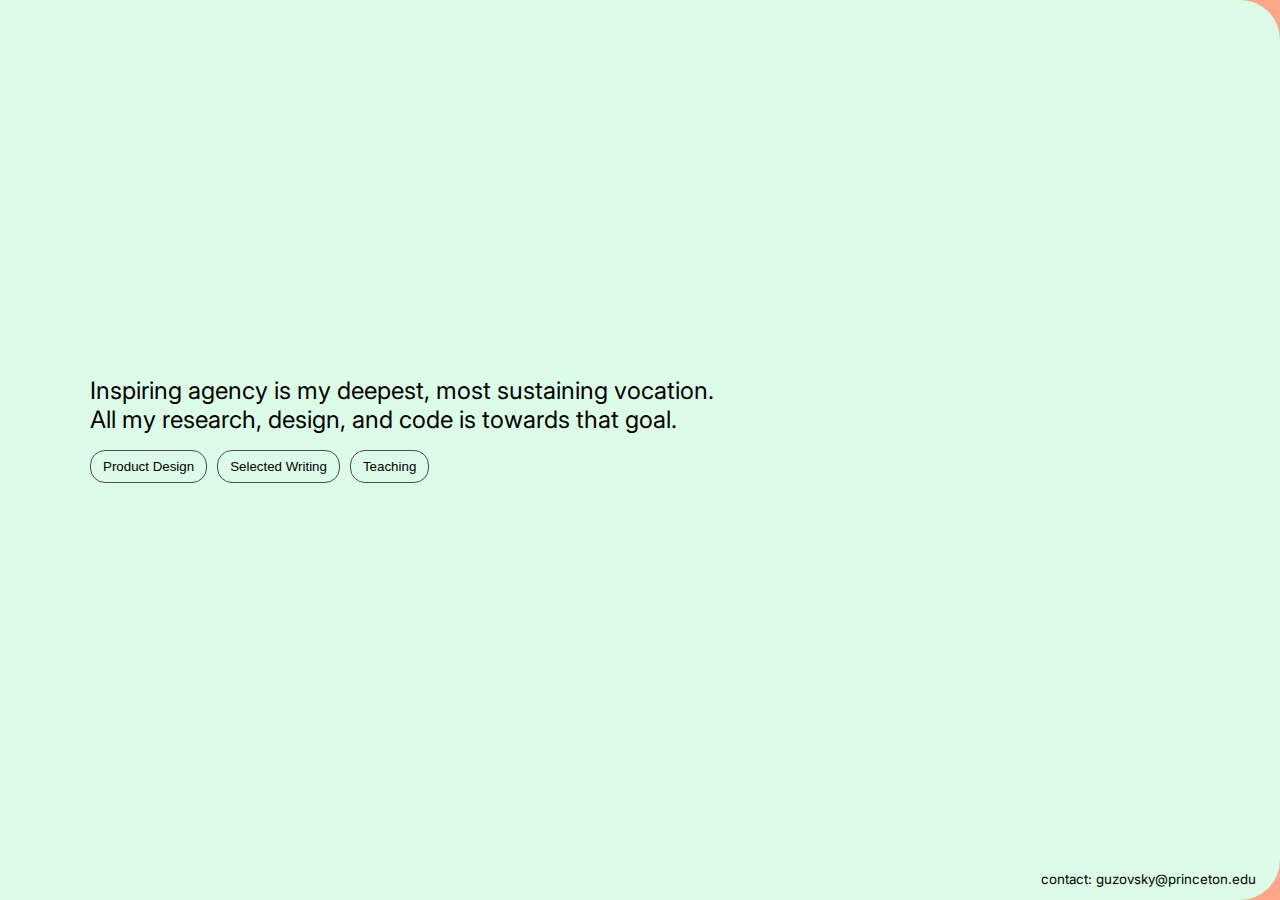
==== index.html @ 880bfc05 "favicon + og" ====
<!DOCTYPE html>
<html lang="en">
  <head>
    <meta charset="utf-8">
    <meta name="viewport" content="width=device-width, initial-scale=1.0, maximum-scale=1">
    <title>Ben Guzovsky - Product Design Portfolio</title>
    <meta name="title" content="Ben Guzovsky - Product Design Portfolio">
    <meta name="description" content="I've run 100s of UX interviews, organized research in 15 states, & grown to 700k social views.">
    <meta property="og:url" content="https://folio.benguzovsky.com/">
    <meta property="og:image" content="https://folio.benguzovsky.com/images/folio-og.png">
    <meta name="twitter:image" content="https://folio.benguzovsky.com/images/folio-og.png">
    <meta property="og:image:width" content="1200">
    <meta property="og:image:height" content="630">
    <meta property="og:title" content="Ben Guzovsky - Product Design Portfolio">
    <meta property="og:description" content="I've run 100s of UX interviews, organized research in 15 states, & grown to 700k social views.">
    <meta property="twitter:card" content="summary_large_image">
    <meta property="twitter:url" content="https://folio.benguzovsky.com/">
    <meta property="twitter:title" content="Ben Guzovsky - Product Design Portfolioy">
    <meta property="twitter:description" content="">
    <link rel="shortcut icon" href="/favicon/favicon.ico" type="image/x-icon">
    <link rel="apple-touch-icon" sizes="180x180" href="/favicon/apple-touch-icon.png">
    <link rel="icon" type="image/png" sizes="32x32" href="/favicon/favicon-32x32.png">
    <link rel="icon" type="image/png" sizes="16x16" href="/favicon/favicon-16x16.png">
    <link rel="manifest" href="/favicon/site.webmanifest">

    <!-- include jQuery -->
    <script src="https://ajax.googleapis.com/ajax/libs/jquery/3.5.1/jquery.min.js"></script>

    <!-- include jQuery UI -->
    <script src="https://ajax.googleapis.com/ajax/libs/jqueryui/1.12.1/jquery-ui.min.js"></script>

    <link rel="preconnect" href="https://fonts.googleapis.com">
<link rel="preconnect" href="https://fonts.gstatic.com" crossorigin>
<link href="https://fonts.googleapis.com/css2?family=Inter&display=swap" rel="stylesheet">

<script defer data-domain="benguzovsky.com" src="https://plausible.io/js/script.js"></script>
<style>
    * {
        box-sizing: border-box;
        position: relative;
        min-width: 0;
    }

    body {
        min-height: 100dvh;
        max-width: 100%;
        /* font-family: -apple-system, BlinkMacSystemFont, sans-serif; */
        font-family: inter, sans-serif;
        margin: 0;
        display: flex;
        background-color: #ffa588;
        overflow-x: hidden;
        overflow-y: auto;
    }

    h1, h2, h3, h4 {
        text-wrap: balance
    }

    p {
        text-wrap: pretty;
        /* font-family: Lora, serif; */
        color: white;
        margin: 0;
        margin-bottom: 5px;
        font-size: 14pt;
        line-height: 1.4;
    }
    h1, h2 {
        font-size: 18pt;
        font-weight:400;
    }
    a {
        color: inherit;
        /* font-family: Lora, serif; */
        /* text-decoration: none; */
    }
    .demo-img {
        border-radius: 2px;
        margin: auto;
    }
/* 
    img {
        position: relative; 
        animation: slideIn 1s ease 3s forwards;
        width: 100%;
        margin-top: 20%;
        left: -20%;
        height: auto;
    }
    #img-1 {
        visibility: hidden; 

    } */

    @keyframes slideIn {
        0% {
            margin-top: 20%;
            left: -20%;
        }
        /* 85% { 
            margin-top: 7%;
            left: 3%;
        }*/
        100% {
            margin-top: 10%;
            left: 0;
        }
    }

    /* .feed {
        width: 78%;
        overflow: hidden;
        padding: 10px;
    }
    .timeline {
        width: 22%;
        padding: 10px;
        margin-left: 20px;
    }
    
    .overlay-top,
.overlay-bottom {
    position: fixed;
    -o-object-fit: cover;
    object-fit: cover;
    height: 12%;
    width: 100%;
    z-index: 2;
    left: 0;
    pointer-events: none;
}

.overlay-top {
    top: -1px
}

.overlay-bottom {
    bottom: 1px
}

.descriptor {
    margin-top: 300px;
}
*/

.intro {
    position: absolute; top: 40vh; left: 10vh;
    display: flex;
    flex-direction: column;
    max-width: 60%;
}

.choice {
    border-radius: 15px;
    background-color: transparent;
    position: relative;
    padding: 8px 12px;
    margin-right: 10px;
    border: 1px solid rgb(75, 75, 75);
  -webkit-transition: color 0.3s;
  -moz-transition: color 0.3s;
  transition: color 0.3s;
  overflow: hidden;
  z-index: 2;
}
.choice::before {
    content: '';
    position: absolute;
    top: 0;
    left: calc(-100% - 1px); /* Start from the left */
    width: calc(100% + 1px);
    height: 100%;
    background-color: #474747; /* Color that slides over */
    transition: left 0.3s;
    border-radius: 10px; /* Same border radius as the button */
    z-index: -1;
}

.choice:hover::before {
    left: 0;
}

.choice:hover {
    color: #fff; 
    cursor: pointer;
}

.menu-item  {
    border-radius: 1px;
    background-color: transparent;
    position: relative;
    padding: 8px 12px;
    margin-right: 10px;
    color: white;
    border: 1px solid white;
    z-index: 2;

}

.menu-item::before {
    /* content: ''; */
    position: absolute;
    top: 0;
}
.menu-item:hover {
    cursor: pointer;
}

.item {
    width: 100%; height: 25vh; background-color: #fce5dd
}
.item:first-of-type {
    border-radius: 0px 20px 0px 0px;
}
.main {
    background-color: #DCFCE7; border-radius: 0px 40px 40px 0px; width: 100%; margin: 0; min-height: 100%; 
}
.section {
    border-radius: 40px 0px 0px 40px; 
}

.section-animate {
    opacity: 0; /* Initially hidden */
    animation: fadeIn 0.7s forwards;
   /* animation-delay: 1.5s;  */
}

.main-animate {
    animation: mainOut 1.6s forwards;
}

.section.main-animate {
    animation: sectionOut 1.6s forwards
}

@keyframes sectionOut {
    0% {
        opacity: 1;
        clip-path: inset(0 0 0 0);
    }
    40% {
        opacity: 0.8;
        clip-path: inset(0 0 0 0);
    }
    100% {
        opacity: 0.7;
        clip-path: inset(0 0 0 100%);
    }
}

@keyframes mainOut {
    0% {
        transform: scale(1);
        opacity: 1;
        clip-path: inset(0 0 0 0);
    }
    40% {
        transform: scale(0.9);
        opacity: 0.8;
        clip-path: inset(0 0 0 0);
    }
    100% {
        transform: scale(0.9);
        opacity: 0.7;
        clip-path: inset(0 0 0 100%);
    }
}

@keyframes fadeIn {
    from {
        opacity: 0;
    }
    to {
        opacity: 1;
    }
}

.experiences {
    display: flex; 
    flex-direction: column; 
    margin-top: 100vh; 
    justify-content: center; align-items: center; width: 100%;
}

.experience {
    display: flex; flex-direction: row; justify-content: space-between; align-items: center; width: 100%;
    height: 80vh;
}
#backwards {
    flex-direction: row-reverse;
}

#writing .experience {
    height: 60vh;
}

.experience p {
    color: black;
}

.left {
    width: 35%; margin-left: 10vh; 
}

.left p {
    font-family: Inter; font-weight: 500; color: black;
}

.right {
    width: 65%; display: flex; margin-left: 20px
}

.footer {
    height: 35vh;
    width: 100%;
}
ul {
    padding-inline-start: 20px;
}

.arrow {
    font-size: 30px; /* Adjust the size of the arrow */
    color: white; /* Arrow color */
    text-align: center;
    cursor: pointer; /* Change cursor to indicate it's clickable */
    animation: pulse 2.5s infinite;
    position: absolute;
    top: 92vh;
    left: calc(50% - 15px);
    opacity: 0;
    animation-delay: 1.5s;
}

@keyframes pulse {
    0% {
        transform: scale(1);
        opacity: 1;
    }
    50% {
        transform: scale(1.2);
        opacity: 0.7;
    }
    100% {
        transform: scale(1);
        opacity: 1;
    }
}

.hamburger-menu {
  cursor: pointer;
  display: inline-block;
}

.hamburger-menu .bar1, .hamburger-menu .bar2, .hamburger-menu .bar3 {
  width: 35px;
  height: 5px;
  background-color: white;
  border-radius: 5px;
  margin: 6px 0;
  transition: 0.4s;
}

/* Animation styles */
.change .bar1 {
  -webkit-transform: rotate(-45deg) translate(-7.5px, 7.5px);
  transform: rotate(-45deg) translate(-7.5px, 7.5px);
}

.change .bar2 {opacity: 0;}

.change .bar3 {
  -webkit-transform: rotate(45deg) translate(-8px, -8px);
  transform: rotate(45deg) translate(-8px, -8px);
}

.menu {
    position: absolute; top: 3em; 
    right: 3em; display: none; 
    flex-direction: column; 
    justify-content: space-between; width: 15%; max-height: 20vh; height: 20vh;
}

.right p {
    width: 80%; margin: auto;
}

.wider, .right .wider {
    width: 90%
}


@media (max-width: 768px) {
    .menu {
        width: 50%;
        justify-content: space-evenly;
    }
    .intro {
        left: 10px;
        max-width: none;
    }
    .experience, #backwards {
        flex-direction: column-reverse;
        justify-content: center;
    }
    
    .main {
        background-color: #DCFCE7; border-radius: 30px 30px 0px 0px; width: 100%; margin: 0; min-height: 100%; 
    }
    .right {
        width: 100%; margin-left: 0; margin-bottom: 15px;
    }
    .demo-img {
        width: calc(100% - 20px); 
    }
    .left, .right p, .wider, .right .wider{
        width: calc(100% - 20px); margin-left: 10px; 

    }
    .experience {
        height: 70vh;
    }
    #writing .experience {
        height: 50vh;
    }



    @keyframes mainOut {
    0% {
        transform: scale(1);
        opacity: 1;
        clip-path: inset(0 0 0 0);
    }
    40% {
        transform: scale(0.9);
        opacity: 0.8;
        clip-path: inset(0 0 0 0);
    }
    100% {
        transform: scale(0.9);
        opacity: 0.7;
        clip-path: inset(0 0 100% 0);
    }
}
/* 
    .overlay-top,
    .overlay-bottom {
        height: 80px;
        pointer-events: none;
    } */
} 

@media (min-width: 2560px) {
    h1, h2 {
        font-size: 24pt;
    }
}
</style>
</head>
<body>
    <div  onclick="toggleMenu()" id="menu-open" class="hamburger-menu" style="position: absolute; display: none; top: 1em; right: 1em; z-index: 3;">
        <div class="bar1"></div>
        <div class="bar2"></div>
        <div class="bar3"></div>
    </div>

    <div class="menu" id="menu">
        <a class="menu-item" id="main-menu" onclick="showSection('main')">Home</a>
        <a class="menu-item" id="product-menu" onclick="showSection('product')">Product Design</a>
        <a class="menu-item" id="writing-menu" onclick="showSection('writing')">Selected Writing</a>
        <a class="menu-item" id="teaching-menu" onclick="showSection('teaching')">Teaching</a>
    </div>
    <div class="main" id="main">
        <div class="intro">
            <h1>Inspiring agency is my deepest, most sustaining vocation. All my research, design, and code is towards that goal.</h1>
            <div class="choices" style="display: flex; flex-direction: row; justify-content: flex-start; align-items: center;">
                <button onclick="showSection('product')" onmouseover="document.getElementById('demo').style.display='block'" onmouseleave="document.getElementById('demo').style.display='none'" class="choice">Product Design</button>
                <button class="choice" onclick="showSection('writing')" onmouseover="document.getElementById('words').style.display='block'" onmouseleave="document.getElementById('words').style.display='none'" >Selected Writing</button>
                <button class="choice" onclick="showSection('teaching')">Teaching</button>
            </div>
        </div>
        <div style="position: absolute; bottom: 0.4em; right: 1.5em;">
            <p style="font-size: 10pt; color: black">contact: guzovsky@princeton.edu</p>
        </div>
        <video autoplay playsinline muted loop id="demo" width="40%" height="auto" style="position: absolute; right: 2em; top: 30%;  display: none;">
            <source src="/images/all.mp4" >
          </video>  
        <img src="/images/cycle/capa.png" id="words" style="max-width: 38%; height: auto; position: relative; top: 50%; transform: translate(60vw, -50%); -webkit-transform: translate(60vw, -50%); display: none;"/>
    </div>
    <div class="section" id="product" style="display: none; opacity: 0; background-color: #ffa588; width: 100%; margin: 0; min-height: 100%; overflow: auto">
        <div class="intro">
            <h1 style="color: white">I rapidly prototype ideas and bring them to life.</h1>
        </div>
        <div id="scroll-down-arrow" class="arrow">↓</div>
        <div class="experiences" >
            <div class="experience">
                <div class="left"><p> Solo researched, coded, and designed <a href="https://fix.school" >fix.school</a>, showing high schoolers 100s of ways to change their school experience, no matter what they’re struggling with.
                </p>
                <ul>
                    <li>Observed high school classes <a href="https://doorstopeducation.org/research">in 15 states</a></li>
                    <li>Created 100 interactive, <a href="https://fix.school/search">digital resources</a></li>
                    <li>Conducted 100 UX interviews and 90 beta tests</li>
                    <li>Grew to 600k organic social media views</li>
                </ul>
            </div>
                <div class="right" >
                    <img src="/images/doorstoplatest.gif" width="80%" height="auto" class="demo-img" />
                </div>
            </div>
            <div class="experience">
                <div class="left"><p style="font-family: Inter; font-weight: 500; color: black;"> Built <a href="https://promptoctopus.com">Prompt Octopus</a>, a tool for rapid <a href="https://aws.amazon.com/what-is/prompt-engineering/">prompt engineering</a>. Compare as many prompts as you need, side by side (40-80 active users).
                </p>
                <ul>
                    <li>Asynchronous function calls for speed</li>
                    <li>Open Source on <a href="https://github.com/benguz/prompt-octopus">Github</a></li>
                    <li>Comes with a pet octopus 🐙</li>
                </ul>
            </div>
                <div class="right">
                    <img src="/images/search.gif" width="80%" height="auto" class="demo-img"  />
                </div>
            </div>
            <div class="experience">
                <div class="left"><p style="font-family: Inter; font-weight: 500; color: black;"> Worked at Columbia University as an AI researcher building Finesse: a context-dependent thesaurus for creative writers.
                </p>
                <ul>
                    <li>Gives machine-learned suggestions that improve cadence and creativity</li>
                    <li>Trained on the works of great writers</li>
                    <li>Built in 2021, before AI was cool :)</li>
                </ul>
            </div>
                <div class="right">
                    <p >
                        "Having such a broad impact on the course of a project takes skills ranging from communication and vulnerability – such as reaching out for help when stuck understanding something – to the technical aptitude needed to understand and master range of difficult tools, from Amazon Web Services to python and the mathematics and statistics needed to make sense of machine learning. "
                        <br><br>– Jaan Altosaar, Postdoctoral Officer of Research at Columbia University</p>
                </div>
            </div>
            <div class="experience">
                <div class="left"><p style="font-family: Inter; font-weight: 500; color: black;">Built <a href="https://github.com/benguz/digital-experience">loveisblob</a>, a loveable multiplayer game for long distance couples and anyone who wants to shoot hearts at each other.
                </p>
                <ul>
                    <li>Massively multiplayer (node.js + socket.io)</li>
                    <li>Loved by dozens of couples</li>
                    <li>Hand-designed smiley faces :)</li>
                </ul>
            </div>
                <div class="right">
                    <img src="/images/love.gif" width="80%" height="auto" class="demo-img"  />
                </div>
            </div>
            <div class="experience">
                <div class="left" ><p style="font-family: Inter; font-weight: 500; color: black;">Worked at Perrfy (now <a href="https://spekto.ai/" >Spekto</a>),  an early-stage web development startup.
                </p>

            </div>
                <div class="right">
                    <ul>
                        <li style="max-width: 80%; margin: auto;">Roadmapped a pivot from B2C to B2B based on data-driven insights and UX interviews that boosted conversion rates by 40%.</a></li>
                        <li style="max-width: 80%; margin: auto;">Mastered complex web development concepts to rewrite 100 pages of Perrfy website content from technical to user-friendly and write 40 pages of blog content.</li>
                        <li style="max-width: 80%; margin: auto;">Managed 12 independent contractors, prioritizing programming, design, content, and marketing needs.</li>
                    </ul>                </div>
            </div>

            <div class="experience">
                <div class="left"><p style="font-family: Inter; font-weight: 500; color: black;"> Created projects to support friends and my campus community:
                </p>
                <ul>
                    <li>My digital chess <a href="https://benguz.github.io/chess">pawn structure explainer</a></li>
                    <li>A <a href="https://fix.school/princeton">knowledge base</a> for Princeton students</li>
                    <li>My <a href="https://fix.school/doorstops/10minutebreak">JS-powered productivity app</a></li>
                    <li>Websites like <a href="https://rachelwestlake.com">rachelwestlake.com</a>, <a href="https://fathomcode.com">fathomcode.com</a>, and <a href="https://www.allisonhartley.com/">more</a>!</li>
                    <!-- <li>On the right is my two-player incredibly cute <a href="https://digital-experience.onrender.com/blob">blob game</a> for friends and long distance lovebirds</li> -->
                </ul>
            </div>
                <div class="right">
                   <!-- <img class="demo-img" src="https://digital-experience.onrender.com/og.png" onclick="window.open('https://digital-experience.onrender.com/blob')"> -->
                   <video autoplay playsinline muted loop id="myVideo" width="80%" height="auto" class="demo-img">
                    <source src="/images/otherproj.mp4" >
                  </video>  
                </div>
            </div>
        </div>
        <div class="footer">
        </div>
    </div>
    <div class="section" id="writing" style="display: none; opacity: 0; background-color: #cc79f0; width: 100%; margin: 0; min-height: 100%;">
        <div class="intro">
            <h1 style="color: white">I write on education, machine learning, and the evolution of historical method.</h1>
        </div>
        <div id="scroll-down-arrow" class="arrow">↓</div>

        <div class="experiences">
            <div class="experience">
                <div class="left">
                    <p><a href="/pdfs/Capablanca Defeats Marshall's Attack - Guzovsky.pdf">"Capablanca Defeats Marshall's Attack"</a> — Dec 2023</p>
                </div>
                <div class="right">
                    <p style="width: 90%">"This is an absolutely superb final paper. The best of the lot, in my view. The chosen historical episode is rich in itself, and the question of the historicity of a chess game (with its loose "script" of possible gambits) is enchanting. Simply excellent. This paper expanded my thinking."
                    <br><br>
                    – D. Graham Burnett, Princeton History Professor
                </p>

                </div>
            </div>
            <div class="experience">
                <div class="left">
                    <p><a href="https://doorstopeducation.org/research/leveraged.pdf">"Learning, Leveraged by Students"</a> — Jan 2023</p>
                </div>
                <div class="right">
                    <p class="wider">I spent high school staring out the window and waiting for lunch time. I felt like there was nothing I could change about school. This report is the culmination of my nationwide research on what students can change.
                </p>
                </div>
            </div>
            <div class="experience">
                <div class="left">
                    <p><a href="https://blog.benguzovsky.com/potential">"Doorstops: Potential for more trusting schools"</a> — Sept 2022</p>
                </div>
                <div class="right">
                    <p style="width: 90%">I am traveling across the country researching how trust is built, working to empower student voices.
                </p>
                </div>
            </div>
            <div class="experience">
                <div class="left">
                    <p><a href="https://brief.bismarckanalysis.com/p/pakistan-shows-the-limits-of-chinas">"Pakistan Shows the Limits of China’s Economic Power"</a> — Jun 2022</p>
                </div>
                <div class="right">
                    <p style="width: 90%">Pakistan should be the flagship success of China’s economic aid and investment programs abroad. Instead, it casts doubts on the viability of a Chinese economic world order.
                </p>
                </div>
            </div>
            <div class="experience">
                <div class="left">
                    <p><a href="https://blog.benguzovsky.com/fall_junior_paper.pdf">"Weighted Internationalism in League of Nations Hiring Practices"</a> — Jan 2022</p>
                </div>
                <div class="right">
                    <p style="width: 90%">"Nothing escapes his keen analytical gaze... He has immersed himself in an incredible volume of seemingly-dry historical sources and not only wrestled them into a clear and well-structured piece of writing, but also condensed them into a pithy but substantial interpretive formula... articulated with flair."
                         <br><br>   
                    – Natasha Wheatley, Princeton History Professor
                </p>

                </div>
            </div>
            <div class="experience">
                <div class="left">
                    <p><a href="https://www.nasslit.com/home/2020/11/16/bot-poetry-engineering-randomness">"Bot Poetry: Engineering Randomness"</a> — Nov 2020</p>
                </div>
                <div class="right">
                    <p style="width: 90%"> I created a haiku-generating algorithm and argued that the future of great writing isn't human, computer, or computer-trying-to-emulate-human, it's human-computer collaboration.
                </p>

                </div>
            </div>
            <div class="experience" id="backwards">
                <div class="left">
                    <ul>
                        <li>One-pager on <a href="/pdfs/ai-imbalances.pdf">asymetric impacts of AI on marketplaces</a> like Fiverr and UpWork</li>
                        <li>A post on <a href="/pdfs/SEO-Friendly Content.pdf">scrappy search engine optimization</a></li>
                        <li>On <a href="https://fix.school/scale">things that don't scale</a></li>
                    </ul>
                </div>
                <div class="right">
                    <p>Further Writing</p>

                   
                </div>
            </div>
        </div>
        <!-- do the tiktok with a lot of views lol -->
        <div class="footer">

        </div>
        <!--  -->
    </div>
    <div class="section" id="teaching" style="display: none; opacity: 0; background-color: #7396f7; width: 100%; margin: 0; min-height: 100%;">
        <div class="intro">
            <h1 style="color: white">I teach writing to kids, executives, and inspired senior citizens, I help non-technical folks learn to code, and I teach my friends chess. Once in a while, I'll work with students in the US and abroad to craft incredible college applications.</h1>
        </div>
        <!-- teaching AI/coding -->
        <div class="footer">

        </div>
    </div>
    <script>
        addEventListener("DOMContentLoaded", (event) => {
            let sections = ['product', 'writing', 'teaching'];
            let hash = window.location.hash.substring(1);
            if (sections.includes(hash)) {
                setTimeout(function() {
                    showSection(hash);
            }, 500);
            }

            document.querySelectorAll('.arrow').forEach(element => 
                element.addEventListener('click', function() {
                // Scroll smoothly to the next section
                    window.scrollBy({
                        top: window.innerHeight * 0.8, 
                        left: 0,
                        behavior: 'smooth' // Smooth scroll
                    });
                    this.style.display = 'none';
                }));
            });
            let images = ['capa.png', 'friend.png', 'levpic.png', 'page1.png', 'pak.png', 'poetry.png'];
            let current = 0;
            const intervalID = setInterval(myCallback, 500);
            let words = document.getElementById('words');
            function myCallback() {
                words.src = "/images/cycle/" + images[current % images.length];
                // let full = (window.innerHeight - words.offsetHeight) / 2;
                // words.style.top = full + "px";
                
                current++;
            }
        colors = {product: '#ffa588', writing: '#cc79f0', teaching: '#7396f7', main: '#DCFCE7'};
        let currentSection = 'main'
        function showSection(section) {

            window.location.hash = section;
            document.body.style.backgroundColor = colors[section];
            if (document.getElementById('menu').style.display == 'flex') {
                document.getElementById('menu-open').classList.toggle("change");
                document.getElementById('menu').style.display = "none"
                console.log('altered in showSection')
            }
            if (section == 'main') {
                    document.getElementById('menu-open').style.display = 'none';
                }
            document.getElementById(currentSection).classList.remove('section-animate');
            document.getElementById(currentSection).classList.add('main-animate');
            setTimeout(function() {
                // Change display to block before starting the animation
                document.getElementById(currentSection).style.display = 'none';
                document.getElementById(section).style.display = 'block';
                document.getElementById(section).classList.remove('section-animate', 'main-animate');
                document.getElementById(section).classList.add('section-animate');
                if (section != 'main') {
                    document.getElementById('menu-open').style.display = 'block';
                } 
                document.getElementById(section + '-menu').style.display = "none";
                document.getElementById(currentSection + '-menu').style.display = "block";
                currentSection = section;
            }, 1600);
            setTimeout(function() {
                document.body.style.backgroundColor = colors['main'];
            }, 2300);
        }
        function toggleMenu() {
            document.getElementById('menu-open').classList.toggle("change");
            let div = document.getElementById('menu');
            if (div.style.display === "none" || !div.style.display) {
                div.style.display = "flex";
            } else {
                div.style.display = "none";
            }

        }
        window.onhashchange = function (e) {
            let sections = ['product', 'writing', 'teaching'];
            let hash = window.location.hash.substring(1);
            if (sections.includes(hash)) {
                setTimeout(function() {
                        showSection(hash);
                }, 300); 
            } else {
                setTimeout(function() {
                        showSection('main');
                }, 300);
            }
        }
    </script>
    <!-- <div class="design" style="border-radius: 20px 20px 0px 0px; width: 50%; margin: 0; min-height: 100%; display: flex; flex-direction: column;">
        <div class="item" style=""></div>
        <div class="item" style="background-color: #cad6f7"></div>
        <div class="item" style="background-color: #ebd2e2"></div>
        <div class="item" style="background-color: #D2EBD8"></div>

    </div> -->
    <!-- <h2 style="position: absolute; top: 10px; left: 10px;">Projects</h2> -->
    <!-- <img src="/images/overlay-bottom.svg" class="overlay-bottom show-mobile" alt="overlay"/> -->

    <!-- <div class="feed">
        <img src="/images/doorstop.png"/>

        <img src="/images/webdev-demo.gif"/>
    </div> -->
    <!-- <div class="timeline">
        <h1>Ben Guzovsky</h1>
        <p><a href="/about">About</a></p>
        <p><a href="https://github.com/benguz">Github</a></p>
        <p><a href="https://twitter.com/BenGuzovsky">Twitter</a></p>
        
        <div class="descriptor">
            <p>2022 – Incorporating an education nonprofit</p>
            <p><a href="https://doorstopeducation.org">Learn more</a></p>
        </div>
    </div>
    <script>
        window.onload = function() {
            var img = document.querySelector('#img-1');
            img.style.visibility = 'visible';
        };
    </script> -->
</body>
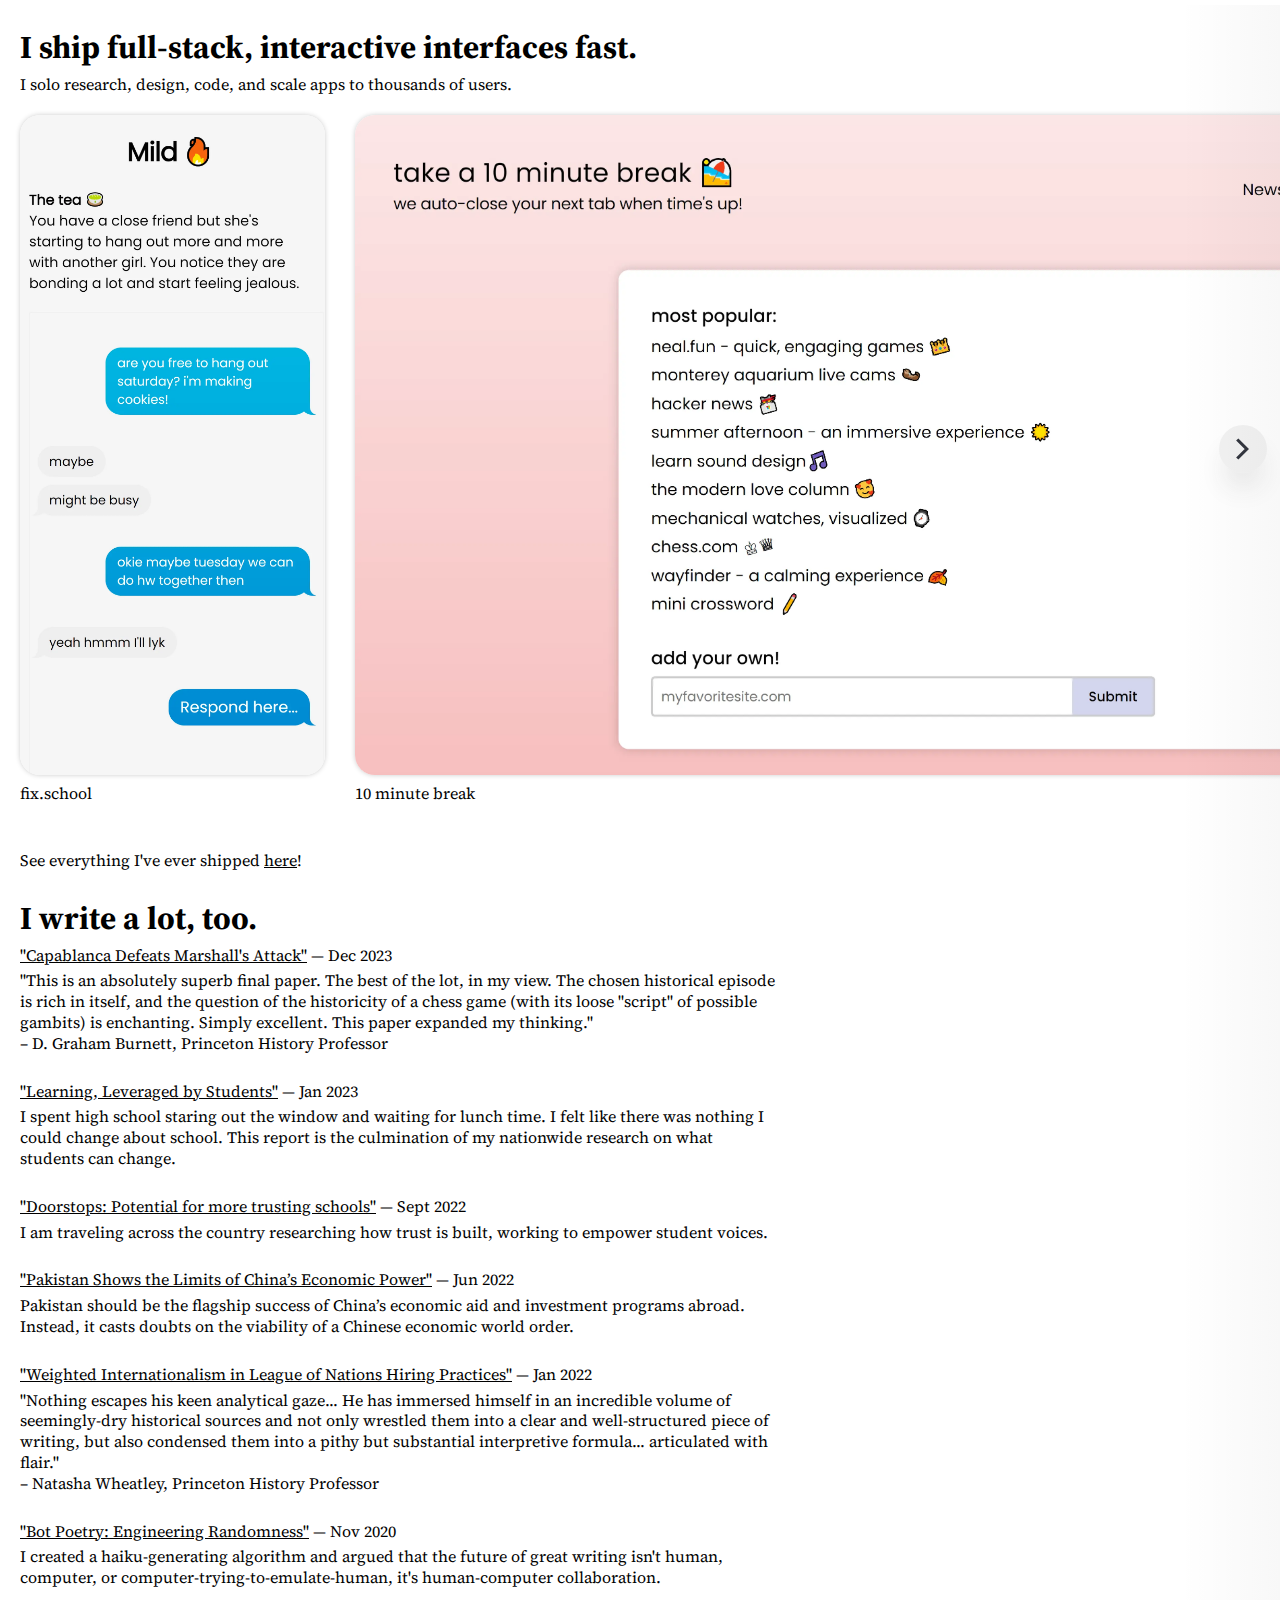
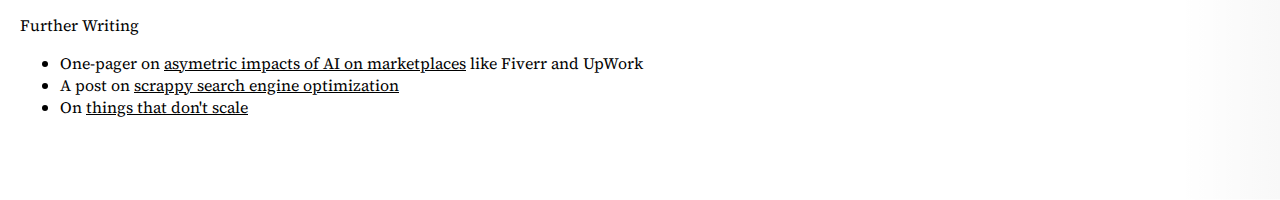
==== commit 7676bb3a: "improved performance" ====
--- a/index.html
+++ b/index.html
@@ -3,36 +3,39 @@
   <head>
     <meta charset="utf-8">
     <meta name="viewport" content="width=device-width, initial-scale=1.0, maximum-scale=1">
-    <title>Ben Guzovsky - Product Design Portfolio</title>
-    <meta name="title" content="Ben Guzovsky - Product Design Portfolio">
+    <title>Ben Guzovsky - Everything I've Shipped</title>
+    <meta name="title" content="Ben Guzovsky - Everything I've Shipped">
     <meta name="description" content="I've run 100s of UX interviews, organized research in 15 states, & grown to 700k social views.">
     <meta property="og:url" content="https://folio.benguzovsky.com/">
     <meta property="og:image" content="https://folio.benguzovsky.com/images/folio-og.png">
     <meta name="twitter:image" content="https://folio.benguzovsky.com/images/folio-og.png">
     <meta property="og:image:width" content="1200">
     <meta property="og:image:height" content="630">
-    <meta property="og:title" content="Ben Guzovsky - Product Design Portfolio">
+    <meta property="og:title" content="Ben Guzovsky - Everything I've Shipped">
     <meta property="og:description" content="I've run 100s of UX interviews, organized research in 15 states, & grown to 700k social views.">
     <meta property="twitter:card" content="summary_large_image">
     <meta property="twitter:url" content="https://folio.benguzovsky.com/">
-    <meta property="twitter:title" content="Ben Guzovsky - Product Design Portfolioy">
-    <meta property="twitter:description" content="">
+    <meta property="twitter:title" content="Ben Guzovsky - Everything I've Shipped">
+    <meta property="twitter:description" content="I've run 100s of UX interviews, organized research in 15 states, & grown to 700k social views.">
     <link rel="shortcut icon" href="/favicon/favicon.ico" type="image/x-icon">
     <link rel="apple-touch-icon" sizes="180x180" href="/favicon/apple-touch-icon.png">
     <link rel="icon" type="image/png" sizes="32x32" href="/favicon/favicon-32x32.png">
     <link rel="icon" type="image/png" sizes="16x16" href="/favicon/favicon-16x16.png">
     <link rel="manifest" href="/favicon/site.webmanifest">
 
-    <!-- include jQuery -->
+    <!-- include jQuery 
     <script src="https://ajax.googleapis.com/ajax/libs/jquery/3.5.1/jquery.min.js"></script>
-
-    <!-- include jQuery UI -->
+-->
+    <!-- include jQuery UI
     <script src="https://ajax.googleapis.com/ajax/libs/jqueryui/1.12.1/jquery-ui.min.js"></script>
-
+     -->
+    <link rel="preload" href="/examples/conflict.webp" as="image">
+    <link rel="preload" href="/examples/break.webp" as="image">
+    <link rel="preload" href="/examples/search.png" as="image">
     <link rel="preconnect" href="https://fonts.googleapis.com">
 <link rel="preconnect" href="https://fonts.gstatic.com" crossorigin>
-<link href="https://fonts.googleapis.com/css2?family=Inter&display=swap" rel="stylesheet">
-
+<!-- <link href="https://fonts.googleapis.com/css2?family=Inter&display=swap" rel="stylesheet"> -->
+<link href="https://fonts.googleapis.com/css2?family=Source+Serif+4:ital,opsz,wght@0,8..60,200..900;1,8..60,200..900&display=swap" rel="stylesheet">
 <script defer data-domain="benguzovsky.com" src="https://plausible.io/js/script.js"></script>
 <style>
     * {
@@ -45,10 +48,13 @@
         min-height: 100dvh;
         max-width: 100%;
         /* font-family: -apple-system, BlinkMacSystemFont, sans-serif; */
-        font-family: inter, sans-serif;
+        font-family: "Source Serif 4", serif;
+        font-optical-sizing: auto;
+        font-weight: 400;
+        font-style: normal;        
         margin: 0;
         display: flex;
-        background-color: #ffa588;
+        background-color: rgb(255, 255, 255);
         overflow-x: hidden;
         overflow-y: auto;
     }
@@ -60,747 +66,359 @@
     p {
         text-wrap: pretty;
         /* font-family: Lora, serif; */
-        color: white;
+        color: black;
         margin: 0;
+
         margin-bottom: 5px;
-        font-size: 14pt;
-        line-height: 1.4;
+        font-size: 12pt;
+        line-height: 1.3;
     }
     h1, h2 {
-        font-size: 18pt;
-        font-weight:400;
+        font-size: 24pt;
+        font-weight: bold;
+        margin: 5px;
+        margin-left: 0;
     }
     a {
         color: inherit;
         /* font-family: Lora, serif; */
         /* text-decoration: none; */
     }
-    .demo-img {
-        border-radius: 2px;
-        margin: auto;
-    }
-/* 
-    img {
-        position: relative; 
-        animation: slideIn 1s ease 3s forwards;
+
+span {
+    display: inline-block;
+    padding: 5px 10px;
+    margin: 5px;
+    border-radius: 20px;
+    background-color: #f2f2f2;
+    border: none;
+    box-shadow: 0 2px 4px rgba(0, 0, 0, 0.1);
+    /* font-family: Arial, sans-serif; */
+    font-size: 14px;
+}
+
+.light {
+    background-color: #D2EBD8
+
+} 
+.red {
+    background-color: #FEB7B3
+
+}
+.green {
+    background-color: #97E5D7
+}
+
+.yellow {
+    background-color: #FCF1DD;
+}
+
+.date {
+    color: rgb(67, 67, 67);
+    display: inline-block;
+    font-weight: 400;
+}
+.example-container {
+        display: flex;
+        flex-direction: column;
+        align-items: center;
+        margin: 5px;
+        margin-right: 20px;
+        margin-left: 10px;
+        flex: 0 0 auto;
+
+    }
+    .example-container:first-of-type {
+        margin-left: 20px;
+    }
+    .caption {
         width: 100%;
-        margin-top: 20%;
-        left: -20%;
-        height: auto;
-    }
-    #img-1 {
-        visibility: hidden; 
-
-    } */
-
-    @keyframes slideIn {
-        0% {
-            margin-top: 20%;
-            left: -20%;
-        }
-        /* 85% { 
-            margin-top: 7%;
-            left: 3%;
-        }*/
-        100% {
-            margin-top: 10%;
-            left: 0;
-        }
-    }
-
-    /* .feed {
-        width: 78%;
-        overflow: hidden;
-        padding: 10px;
-    }
-    .timeline {
-        width: 22%;
-        padding: 10px;
-        margin-left: 20px;
-    }
-    
-    .overlay-top,
-.overlay-bottom {
-    position: fixed;
+        margin: 0;
+        margin-top: 8px;
+        text-align: left;
+        /* Style your captions as needed */
+    }
+.example {
+    border-radius: 20px;
+    max-height: 93%;
+    /* flex: 0 0 auto; */
+    min-height: 0%;
+    -moz-box-shadow: 0 0 5px #ccc;
+-webkit-box-shadow: 0 0 5px #ccc;
+box-shadow: 0 0 5px #ccc;
+}
+/* .example:first-of-type {
+    margin-left: 20px;
+} */
+/* .mobile {
+    width: 200px;
+}
+.desktop {
+    width: 400px;
+} */
+.examples {
+    display: flex;
+    flex-direction: row;
+    min-width: 100%;
+    overflow-x: auto;
+    white-space: nowrap;
+    max-height: 85vh;
+    height: 80vh;
+    -ms-overflow-style: none;  
+    scrollbar-width: none; 
+}
+
+.examples::-webkit-scrollbar { 
+    display: none;
+}
+
+.overlay-right {
+    -webkit-transform: translateY(-50%);
+    -ms-transform: translateY(-50%);
+    transform: translateY(-50%);
+    position: absolute;
+    top: 50%;
+    pointer-events: none;
     -o-object-fit: cover;
     object-fit: cover;
-    height: 12%;
-    width: 100%;
+    height: 100%;
+    width: 200px;
     z-index: 2;
-    left: 0;
-    pointer-events: none;
-}
-
-.overlay-top {
-    top: -1px
-}
-
-.overlay-bottom {
-    bottom: 1px
-}
-
-.descriptor {
-    margin-top: 300px;
-}
-*/
-
-.intro {
-    position: absolute; top: 40vh; left: 10vh;
-    display: flex;
-    flex-direction: column;
-    max-width: 60%;
-}
-
-.choice {
-    border-radius: 15px;
-    background-color: transparent;
-    position: relative;
-    padding: 8px 12px;
-    margin-right: 10px;
-    border: 1px solid rgb(75, 75, 75);
-  -webkit-transition: color 0.3s;
-  -moz-transition: color 0.3s;
-  transition: color 0.3s;
-  overflow: hidden;
-  z-index: 2;
-}
-.choice::before {
-    content: '';
+    right: 0
+
+}
+
+button {
     position: absolute;
-    top: 0;
-    left: calc(-100% - 1px); /* Start from the left */
-    width: calc(100% + 1px);
-    height: 100%;
-    background-color: #474747; /* Color that slides over */
-    transition: left 0.3s;
-    border-radius: 10px; /* Same border radius as the button */
-    z-index: -1;
-}
-
-.choice:hover::before {
-    left: 0;
-}
-
-.choice:hover {
-    color: #fff; 
+    top: calc(60px + 40vh);
+    padding: 24px;
+    border-radius: 24px;
+    background-image: url('/images/Expand_right.svg');
+    background-repeat: no-repeat;
+    background-position: center;
+    background-size: 80%;
+    background-color: rgba(223, 223, 223, 0.4);
+    border: none;
+    box-shadow: 0 20px 30px -10px rgba(54, 54, 54, 0.2);
+  -webkit-box-shadow: 0 20px 30px -10px rgba(54, 54, 54, 0.2);
+}
+button:hover {
     cursor: pointer;
 }
-
-.menu-item  {
-    border-radius: 1px;
-    background-color: transparent;
-    position: relative;
-    padding: 8px 12px;
-    margin-right: 10px;
-    color: white;
-    border: 1px solid white;
-    z-index: 2;
-
-}
-
-.menu-item::before {
-    /* content: ''; */
-    position: absolute;
-    top: 0;
-}
-.menu-item:hover {
-    cursor: pointer;
-}
-
-.item {
-    width: 100%; height: 25vh; background-color: #fce5dd
-}
-.item:first-of-type {
-    border-radius: 0px 20px 0px 0px;
-}
-.main {
-    background-color: #DCFCE7; border-radius: 0px 40px 40px 0px; width: 100%; margin: 0; min-height: 100%; 
-}
-.section {
-    border-radius: 40px 0px 0px 40px; 
-}
-
-.section-animate {
-    opacity: 0; /* Initially hidden */
-    animation: fadeIn 0.7s forwards;
-   /* animation-delay: 1.5s;  */
-}
-
-.main-animate {
-    animation: mainOut 1.6s forwards;
-}
-
-.section.main-animate {
-    animation: sectionOut 1.6s forwards
-}
-
-@keyframes sectionOut {
-    0% {
-        opacity: 1;
-        clip-path: inset(0 0 0 0);
-    }
-    40% {
-        opacity: 0.8;
-        clip-path: inset(0 0 0 0);
-    }
-    100% {
-        opacity: 0.7;
-        clip-path: inset(0 0 0 100%);
-    }
-}
-
-@keyframes mainOut {
-    0% {
-        transform: scale(1);
-        opacity: 1;
-        clip-path: inset(0 0 0 0);
-    }
-    40% {
-        transform: scale(0.9);
-        opacity: 0.8;
-        clip-path: inset(0 0 0 0);
-    }
-    100% {
-        transform: scale(0.9);
-        opacity: 0.7;
-        clip-path: inset(0 0 0 100%);
-    }
-}
-
-@keyframes fadeIn {
-    from {
-        opacity: 0;
-    }
-    to {
-        opacity: 1;
-    }
-}
-
-.experiences {
-    display: flex; 
-    flex-direction: column; 
-    margin-top: 100vh; 
-    justify-content: center; align-items: center; width: 100%;
-}
-
-.experience {
-    display: flex; flex-direction: row; justify-content: space-between; align-items: center; width: 100%;
-    height: 80vh;
-}
-#backwards {
-    flex-direction: row-reverse;
-}
-
-#writing .experience {
-    height: 60vh;
-}
-
-.experience p {
-    color: black;
-}
-
-.left {
-    width: 35%; margin-left: 10vh; 
-}
-
-.left p {
-    font-family: Inter; font-weight: 500; color: black;
-}
-
-.right {
-    width: 65%; display: flex; margin-left: 20px
-}
-
-.footer {
-    height: 35vh;
-    width: 100%;
-}
-ul {
-    padding-inline-start: 20px;
-}
-
-.arrow {
-    font-size: 30px; /* Adjust the size of the arrow */
-    color: white; /* Arrow color */
-    text-align: center;
-    cursor: pointer; /* Change cursor to indicate it's clickable */
-    animation: pulse 2.5s infinite;
-    position: absolute;
-    top: 92vh;
-    left: calc(50% - 15px);
-    opacity: 0;
-    animation-delay: 1.5s;
-}
-
-@keyframes pulse {
-    0% {
-        transform: scale(1);
-        opacity: 1;
-    }
-    50% {
-        transform: scale(1.2);
-        opacity: 0.7;
-    }
-    100% {
-        transform: scale(1);
-        opacity: 1;
-    }
-}
-
-.hamburger-menu {
-  cursor: pointer;
-  display: inline-block;
-}
-
-.hamburger-menu .bar1, .hamburger-menu .bar2, .hamburger-menu .bar3 {
-  width: 35px;
-  height: 5px;
-  background-color: white;
-  border-radius: 5px;
-  margin: 6px 0;
-  transition: 0.4s;
-}
-
-/* Animation styles */
-.change .bar1 {
-  -webkit-transform: rotate(-45deg) translate(-7.5px, 7.5px);
-  transform: rotate(-45deg) translate(-7.5px, 7.5px);
-}
-
-.change .bar2 {opacity: 0;}
-
-.change .bar3 {
-  -webkit-transform: rotate(45deg) translate(-8px, -8px);
-  transform: rotate(45deg) translate(-8px, -8px);
-}
-
-.menu {
-    position: absolute; top: 3em; 
-    right: 3em; display: none; 
-    flex-direction: column; 
-    justify-content: space-between; width: 15%; max-height: 20vh; height: 20vh;
-}
-
-.right p {
-    width: 80%; margin: auto;
-}
-
-.wider, .right .wider {
-    width: 90%
-}
-
-
-@media (max-width: 768px) {
-    .menu {
-        width: 50%;
-        justify-content: space-evenly;
-    }
-    .intro {
-        left: 10px;
-        max-width: none;
-    }
-    .experience, #backwards {
-        flex-direction: column-reverse;
-        justify-content: center;
-    }
-    
-    .main {
-        background-color: #DCFCE7; border-radius: 30px 30px 0px 0px; width: 100%; margin: 0; min-height: 100%; 
-    }
-    .right {
-        width: 100%; margin-left: 0; margin-bottom: 15px;
-    }
-    .demo-img {
-        width: calc(100% - 20px); 
-    }
-    .left, .right p, .wider, .right .wider{
-        width: calc(100% - 20px); margin-left: 10px; 
-
-    }
-    .experience {
-        height: 70vh;
-    }
-    #writing .experience {
-        height: 50vh;
-    }
-
-
-
-    @keyframes mainOut {
-    0% {
-        transform: scale(1);
-        opacity: 1;
-        clip-path: inset(0 0 0 0);
-    }
-    40% {
-        transform: scale(0.9);
-        opacity: 0.8;
-        clip-path: inset(0 0 0 0);
-    }
-    100% {
-        transform: scale(0.9);
-        opacity: 0.7;
-        clip-path: inset(0 0 100% 0);
-    }
-}
-/* 
-    .overlay-top,
-    .overlay-bottom {
-        height: 80px;
-        pointer-events: none;
-    } */
-} 
-
-@media (min-width: 2560px) {
-    h1, h2 {
-        font-size: 24pt;
+#scrollButton {
+    right: 1em;
+}
+#scrollLeft {
+    left: 1em;
+    transform: rotate(180deg);
+    display: none;
+}
+
+.description {
+    width: 60%;
+    text-wrap: pretty;
+}
+
+
+@media screen and (max-width: 768px) {
+    button {
+        top: calc(200px + 20vh);
+    }
+    .examples {
+        height: 40vh;
+    }
+    .description, .left p {
+        width: 100%;
+        margin: auto;
+        padding-right: 20px;
     }
 }
 </style>
 </head>
-<body>
-    <div  onclick="toggleMenu()" id="menu-open" class="hamburger-menu" style="position: absolute; display: none; top: 1em; right: 1em; z-index: 3;">
-        <div class="bar1"></div>
-        <div class="bar2"></div>
-        <div class="bar3"></div>
+<body style="display: block;"> 
+    <img src="images/overlay-right.svg" class="overlay-right hide-mobile" alt="overlay"/>
+
+        <h1 style="padding: 20px; padding-bottom: 0px;">I ship full-stack, interactive interfaces fast.</h1>
+        <p style="padding: 20px; padding-bottom: 10px; padding-top: 0px;">I solo research, design, code, and scale apps to thousands of users.</p>
+        <div class="examples" id="examples">
+            
+            <div class="example-container" >
+                            <img class="example mobile" src="/examples/conflict.webp" height="calc(100% - 70px)" width="auto">
+                            <p class="caption">fix.school</p></div>        
+        
+                <div class="example-container" >
+                     <img class="example pc" src="/examples/break.webp" height="calc(100% - 70px)" width="auto">
+                    <p class="caption">10 minute break</p>
+        </div>
+               
+                <div class="example-container" >
+                    <img class="example pc" src="/examples/search.png" height="calc(100% - 70px)" width="auto">
+                    <p class="caption">fix.school</p>
+                </div>               
+
+                <div class="example-container" >
+                    <img class="example mobile" src="/examples/dashboard.webp" height="calc(100% - 70px)" width="auto">
+                    <p class="caption">fix.school</p>
+                </div>               
+            <div class="example-container" >
+                     <img class="example pc" src="/examples/promptoctopus.webp" height="calc(100% - 70px)" width="auto">
+                    <p class="caption">promptoctopus.com</p>
+                </div>               
+<div class="example-container" >
+             <img class="example mobile" src="/examples/referents.webp" height="calc(100% - 70px)" width="auto">
+            <p class="caption">fix.school</p>
+        </div>               
+        <div class="example-container" >
+                     <img class="example pc" src="/examples/blob.png" height="calc(100% - 70px)" width="auto">
+            <p class="caption">loveisblob.com</p>
+        </div>               
+            <div class="example-container" >
+                     <img class="example pc" src="/examples/fathom.webp" height="calc(100% - 70px)" width="auto">
+            <p class="caption">fathomcode.com</p>
+        </div>               
+        <div class="example-container" >
+                     <img class="example pc" src="/pics/chess.png" height="calc(100% - 70px)" width="auto">
+            <p class="caption">benguz.github.io/chess</p></div>               
+<div class="example-container" >
+                     <img class="example pc" src="/pics/pitch.png" height="calc(100% - 70px)" width="auto">
+            <p class="caption">NextGen Admit Slides</p></div>               
+<div class="example-container" >
+                     <img class="example pc" src="/pics/policy.png" height="calc(100% - 70px)" width="auto">
+            <p class="caption">fix.school</p></div>               
+<div class="example-container" >
+                     <img class="example pc" src="/pics/grades.png" height="calc(100% - 70px)" width="auto">
+            <p class="caption">fix.school</p></div>               
+<div class="example-container" >
+                     <img class="example pc" src="/pics/ah.png" height="calc(100% - 70px)" width="auto">
+            <p class="caption">allisonhartley.com</p></div>               
+<div class="example-container" >
+                     <img class="example pc" loading="lazy" src="/pics/potential.png" height="calc(100% - 70px)" width="auto">
+            <p class="caption">blog.benguzovsky.com/potential</p></div>
+        <!--        
+            <div class="example-container" >
+         <im            g class="example pc"
+<p class="ca            ption"></p></div>        sizes="(max-width: 1400px) 100vw, 1400px"
+        srcset="
+        /examples/search_medium.png 1138w,
+        /examples/search.png 1400w"
+        src="/examples/search.png"
+        alt="">
+         -->
+        </div>
+        <!-- preload and efficiently size images -->
+        <button id="scrollButton"></button>
+        <button id="scrollLeft"></button>
+
+        <p style="padding: 20px;">See everything I've ever shipped <a href="/ship">here</a>!</p>
+      <h2 style="padding-left: 20px">I write a lot, too.</h2>
+      <div class="experiences" style="padding-left: 20px">
+        <div class="experience">
+            <div class="left">
+                <p><a href="/pdfs/Capablanca Defeats Marshall's Attack - Guzovsky.pdf">"Capablanca Defeats Marshall's Attack"</a> — Dec 2023</p>
+            </div>
+            <div class="right">
+                <p class="description">"This is an absolutely superb final paper. The best of the lot, in my view. The chosen historical episode is rich in itself, and the question of the historicity of a chess game (with its loose "script" of possible gambits) is enchanting. Simply excellent. This paper expanded my thinking."
+                <br>
+                – D. Graham Burnett, Princeton History Professor
+            </p>
+
+            </div>
+        </div>
+        <br>
+        <div class="experience">
+            <div class="left">
+                <p><a href="https://doorstopeducation.org/research/leveraged.pdf">"Learning, Leveraged by Students"</a> — Jan 2023</p>
+            </div>
+            <div class="right">
+                <p class="description">I spent high school staring out the window and waiting for lunch time. I felt like there was nothing I could change about school. This report is the culmination of my nationwide research on what students can change.
+            </p>
+            </div>
+        </div>
+        <br>
+        <div class="experience">
+            <div class="left">
+                <p><a href="https://blog.benguzovsky.com/potential">"Doorstops: Potential for more trusting schools"</a> — Sept 2022</p>
+            </div>
+            <div class="right">
+                <p class="description">I am traveling across the country researching how trust is built, working to empower student voices.
+            </p>
+            </div>
+        </div>
+        <br>
+        <div class="experience">
+            <div class="left">
+                <p><a href="https://brief.bismarckanalysis.com/p/pakistan-shows-the-limits-of-chinas">"Pakistan Shows the Limits of China’s Economic Power"</a> — Jun 2022</p>
+            </div>
+            <div class="right">
+                <p class="description">Pakistan should be the flagship success of China’s economic aid and investment programs abroad. Instead, it casts doubts on the viability of a Chinese economic world order.
+            </p>
+            </div>
+        </div>
+        <br>
+        <div class="experience">
+            <div class="left">
+                <p><a href="https://blog.benguzovsky.com/fall_junior_paper.pdf">"Weighted Internationalism in League of Nations Hiring Practices"</a> — Jan 2022</p>
+            </div>
+            <div class="right">
+                <p class="description">"Nothing escapes his keen analytical gaze... He has immersed himself in an incredible volume of seemingly-dry historical sources and not only wrestled them into a clear and well-structured piece of writing, but also condensed them into a pithy but substantial interpretive formula... articulated with flair."
+                     <br>  
+                – Natasha Wheatley, Princeton History Professor
+            </p>
+            </div>
+        </div>
+        <br>
+        <div class="experience">
+            <div class="left">
+                <p><a href="https://www.nasslit.com/home/2020/11/16/bot-poetry-engineering-randomness">"Bot Poetry: Engineering Randomness"</a> — Nov 2020</p>
+            </div>
+            <div class="right">
+                <p class="description"> I created a haiku-generating algorithm and argued that the future of great writing isn't human, computer, or computer-trying-to-emulate-human, it's human-computer collaboration.
+            </p>
+
+            </div>
+        </div>
+        <br>
+        <div class="experience" id="backwards">
+            <div class="right">
+                <p>Further Writing</p>
+
+               
+            </div>
+            <div class="left">
+                <ul>
+                    <li>One-pager on <a href="/pdfs/ai-imbalances.pdf">asymetric impacts of AI on marketplaces</a> like Fiverr and UpWork</li>
+                    <li>A post on <a href="/pdfs/SEO-Friendly Content.pdf">scrappy search engine optimization</a></li>
+                    <li>On <a href="https://fix.school/scale">things that don't scale</a></li>
+                </ul>
+            </div>
+            
+        </div>
+        <br><br><br>
     </div>
-
-    <div class="menu" id="menu">
-        <a class="menu-item" id="main-menu" onclick="showSection('main')">Home</a>
-        <a class="menu-item" id="product-menu" onclick="showSection('product')">Product Design</a>
-        <a class="menu-item" id="writing-menu" onclick="showSection('writing')">Selected Writing</a>
-        <a class="menu-item" id="teaching-menu" onclick="showSection('teaching')">Teaching</a>
-    </div>
-    <div class="main" id="main">
-        <div class="intro">
-            <h1>Inspiring agency is my deepest, most sustaining vocation. All my research, design, and code is towards that goal.</h1>
-            <div class="choices" style="display: flex; flex-direction: row; justify-content: flex-start; align-items: center;">
-                <button onclick="showSection('product')" onmouseover="document.getElementById('demo').style.display='block'" onmouseleave="document.getElementById('demo').style.display='none'" class="choice">Product Design</button>
-                <button class="choice" onclick="showSection('writing')" onmouseover="document.getElementById('words').style.display='block'" onmouseleave="document.getElementById('words').style.display='none'" >Selected Writing</button>
-                <button class="choice" onclick="showSection('teaching')">Teaching</button>
-            </div>
-        </div>
-        <div style="position: absolute; bottom: 0.4em; right: 1.5em;">
-            <p style="font-size: 10pt; color: black">contact: guzovsky@princeton.edu</p>
-        </div>
-        <video autoplay playsinline muted loop id="demo" width="40%" height="auto" style="position: absolute; right: 2em; top: 30%;  display: none;">
-            <source src="/images/all.mp4" >
-          </video>  
-        <img src="/images/cycle/capa.png" id="words" style="max-width: 38%; height: auto; position: relative; top: 50%; transform: translate(60vw, -50%); -webkit-transform: translate(60vw, -50%); display: none;"/>
-    </div>
-    <div class="section" id="product" style="display: none; opacity: 0; background-color: #ffa588; width: 100%; margin: 0; min-height: 100%; overflow: auto">
-        <div class="intro">
-            <h1 style="color: white">I rapidly prototype ideas and bring them to life.</h1>
-        </div>
-        <div id="scroll-down-arrow" class="arrow">↓</div>
-        <div class="experiences" >
-            <div class="experience">
-                <div class="left"><p> Solo researched, coded, and designed <a href="https://fix.school" >fix.school</a>, showing high schoolers 100s of ways to change their school experience, no matter what they’re struggling with.
-                </p>
-                <ul>
-                    <li>Observed high school classes <a href="https://doorstopeducation.org/research">in 15 states</a></li>
-                    <li>Created 100 interactive, <a href="https://fix.school/search">digital resources</a></li>
-                    <li>Conducted 100 UX interviews and 90 beta tests</li>
-                    <li>Grew to 600k organic social media views</li>
-                </ul>
-            </div>
-                <div class="right" >
-                    <img src="/images/doorstoplatest.gif" width="80%" height="auto" class="demo-img" />
-                </div>
-            </div>
-            <div class="experience">
-                <div class="left"><p style="font-family: Inter; font-weight: 500; color: black;"> Built <a href="https://promptoctopus.com">Prompt Octopus</a>, a tool for rapid <a href="https://aws.amazon.com/what-is/prompt-engineering/">prompt engineering</a>. Compare as many prompts as you need, side by side (40-80 active users).
-                </p>
-                <ul>
-                    <li>Asynchronous function calls for speed</li>
-                    <li>Open Source on <a href="https://github.com/benguz/prompt-octopus">Github</a></li>
-                    <li>Comes with a pet octopus 🐙</li>
-                </ul>
-            </div>
-                <div class="right">
-                    <img src="/images/search.gif" width="80%" height="auto" class="demo-img"  />
-                </div>
-            </div>
-            <div class="experience">
-                <div class="left"><p style="font-family: Inter; font-weight: 500; color: black;"> Worked at Columbia University as an AI researcher building Finesse: a context-dependent thesaurus for creative writers.
-                </p>
-                <ul>
-                    <li>Gives machine-learned suggestions that improve cadence and creativity</li>
-                    <li>Trained on the works of great writers</li>
-                    <li>Built in 2021, before AI was cool :)</li>
-                </ul>
-            </div>
-                <div class="right">
-                    <p >
-                        "Having such a broad impact on the course of a project takes skills ranging from communication and vulnerability – such as reaching out for help when stuck understanding something – to the technical aptitude needed to understand and master range of difficult tools, from Amazon Web Services to python and the mathematics and statistics needed to make sense of machine learning. "
-                        <br><br>– Jaan Altosaar, Postdoctoral Officer of Research at Columbia University</p>
-                </div>
-            </div>
-            <div class="experience">
-                <div class="left"><p style="font-family: Inter; font-weight: 500; color: black;">Built <a href="https://github.com/benguz/digital-experience">loveisblob</a>, a loveable multiplayer game for long distance couples and anyone who wants to shoot hearts at each other.
-                </p>
-                <ul>
-                    <li>Massively multiplayer (node.js + socket.io)</li>
-                    <li>Loved by dozens of couples</li>
-                    <li>Hand-designed smiley faces :)</li>
-                </ul>
-            </div>
-                <div class="right">
-                    <img src="/images/love.gif" width="80%" height="auto" class="demo-img"  />
-                </div>
-            </div>
-            <div class="experience">
-                <div class="left" ><p style="font-family: Inter; font-weight: 500; color: black;">Worked at Perrfy (now <a href="https://spekto.ai/" >Spekto</a>),  an early-stage web development startup.
-                </p>
-
-            </div>
-                <div class="right">
-                    <ul>
-                        <li style="max-width: 80%; margin: auto;">Roadmapped a pivot from B2C to B2B based on data-driven insights and UX interviews that boosted conversion rates by 40%.</a></li>
-                        <li style="max-width: 80%; margin: auto;">Mastered complex web development concepts to rewrite 100 pages of Perrfy website content from technical to user-friendly and write 40 pages of blog content.</li>
-                        <li style="max-width: 80%; margin: auto;">Managed 12 independent contractors, prioritizing programming, design, content, and marketing needs.</li>
-                    </ul>                </div>
-            </div>
-
-            <div class="experience">
-                <div class="left"><p style="font-family: Inter; font-weight: 500; color: black;"> Created projects to support friends and my campus community:
-                </p>
-                <ul>
-                    <li>My digital chess <a href="https://benguz.github.io/chess">pawn structure explainer</a></li>
-                    <li>A <a href="https://fix.school/princeton">knowledge base</a> for Princeton students</li>
-                    <li>My <a href="https://fix.school/doorstops/10minutebreak">JS-powered productivity app</a></li>
-                    <li>Websites like <a href="https://rachelwestlake.com">rachelwestlake.com</a>, <a href="https://fathomcode.com">fathomcode.com</a>, and <a href="https://www.allisonhartley.com/">more</a>!</li>
-                    <!-- <li>On the right is my two-player incredibly cute <a href="https://digital-experience.onrender.com/blob">blob game</a> for friends and long distance lovebirds</li> -->
-                </ul>
-            </div>
-                <div class="right">
-                   <!-- <img class="demo-img" src="https://digital-experience.onrender.com/og.png" onclick="window.open('https://digital-experience.onrender.com/blob')"> -->
-                   <video autoplay playsinline muted loop id="myVideo" width="80%" height="auto" class="demo-img">
-                    <source src="/images/otherproj.mp4" >
-                  </video>  
-                </div>
-            </div>
-        </div>
-        <div class="footer">
-        </div>
-    </div>
-    <div class="section" id="writing" style="display: none; opacity: 0; background-color: #cc79f0; width: 100%; margin: 0; min-height: 100%;">
-        <div class="intro">
-            <h1 style="color: white">I write on education, machine learning, and the evolution of historical method.</h1>
-        </div>
-        <div id="scroll-down-arrow" class="arrow">↓</div>
-
-        <div class="experiences">
-            <div class="experience">
-                <div class="left">
-                    <p><a href="/pdfs/Capablanca Defeats Marshall's Attack - Guzovsky.pdf">"Capablanca Defeats Marshall's Attack"</a> — Dec 2023</p>
-                </div>
-                <div class="right">
-                    <p style="width: 90%">"This is an absolutely superb final paper. The best of the lot, in my view. The chosen historical episode is rich in itself, and the question of the historicity of a chess game (with its loose "script" of possible gambits) is enchanting. Simply excellent. This paper expanded my thinking."
-                    <br><br>
-                    – D. Graham Burnett, Princeton History Professor
-                </p>
-
-                </div>
-            </div>
-            <div class="experience">
-                <div class="left">
-                    <p><a href="https://doorstopeducation.org/research/leveraged.pdf">"Learning, Leveraged by Students"</a> — Jan 2023</p>
-                </div>
-                <div class="right">
-                    <p class="wider">I spent high school staring out the window and waiting for lunch time. I felt like there was nothing I could change about school. This report is the culmination of my nationwide research on what students can change.
-                </p>
-                </div>
-            </div>
-            <div class="experience">
-                <div class="left">
-                    <p><a href="https://blog.benguzovsky.com/potential">"Doorstops: Potential for more trusting schools"</a> — Sept 2022</p>
-                </div>
-                <div class="right">
-                    <p style="width: 90%">I am traveling across the country researching how trust is built, working to empower student voices.
-                </p>
-                </div>
-            </div>
-            <div class="experience">
-                <div class="left">
-                    <p><a href="https://brief.bismarckanalysis.com/p/pakistan-shows-the-limits-of-chinas">"Pakistan Shows the Limits of China’s Economic Power"</a> — Jun 2022</p>
-                </div>
-                <div class="right">
-                    <p style="width: 90%">Pakistan should be the flagship success of China’s economic aid and investment programs abroad. Instead, it casts doubts on the viability of a Chinese economic world order.
-                </p>
-                </div>
-            </div>
-            <div class="experience">
-                <div class="left">
-                    <p><a href="https://blog.benguzovsky.com/fall_junior_paper.pdf">"Weighted Internationalism in League of Nations Hiring Practices"</a> — Jan 2022</p>
-                </div>
-                <div class="right">
-                    <p style="width: 90%">"Nothing escapes his keen analytical gaze... He has immersed himself in an incredible volume of seemingly-dry historical sources and not only wrestled them into a clear and well-structured piece of writing, but also condensed them into a pithy but substantial interpretive formula... articulated with flair."
-                         <br><br>   
-                    – Natasha Wheatley, Princeton History Professor
-                </p>
-
-                </div>
-            </div>
-            <div class="experience">
-                <div class="left">
-                    <p><a href="https://www.nasslit.com/home/2020/11/16/bot-poetry-engineering-randomness">"Bot Poetry: Engineering Randomness"</a> — Nov 2020</p>
-                </div>
-                <div class="right">
-                    <p style="width: 90%"> I created a haiku-generating algorithm and argued that the future of great writing isn't human, computer, or computer-trying-to-emulate-human, it's human-computer collaboration.
-                </p>
-
-                </div>
-            </div>
-            <div class="experience" id="backwards">
-                <div class="left">
-                    <ul>
-                        <li>One-pager on <a href="/pdfs/ai-imbalances.pdf">asymetric impacts of AI on marketplaces</a> like Fiverr and UpWork</li>
-                        <li>A post on <a href="/pdfs/SEO-Friendly Content.pdf">scrappy search engine optimization</a></li>
-                        <li>On <a href="https://fix.school/scale">things that don't scale</a></li>
-                    </ul>
-                </div>
-                <div class="right">
-                    <p>Further Writing</p>
-
-                   
-                </div>
-            </div>
-        </div>
-        <!-- do the tiktok with a lot of views lol -->
-        <div class="footer">
-
-        </div>
-        <!--  -->
-    </div>
-    <div class="section" id="teaching" style="display: none; opacity: 0; background-color: #7396f7; width: 100%; margin: 0; min-height: 100%;">
-        <div class="intro">
-            <h1 style="color: white">I teach writing to kids, executives, and inspired senior citizens, I help non-technical folks learn to code, and I teach my friends chess. Once in a while, I'll work with students in the US and abroad to craft incredible college applications.</h1>
-        </div>
-        <!-- teaching AI/coding -->
-        <div class="footer">
-
-        </div>
-    </div>
-    <script>
-        addEventListener("DOMContentLoaded", (event) => {
-            let sections = ['product', 'writing', 'teaching'];
-            let hash = window.location.hash.substring(1);
-            if (sections.includes(hash)) {
-                setTimeout(function() {
-                    showSection(hash);
-            }, 500);
+      <script>
+        document.addEventListener('DOMContentLoaded', (event) => {
+            const scrollContainer = document.getElementById('examples');
+            const scrollLeftButton = document.getElementById('scrollLeft');
+            const scrollRightButton = document.getElementById('scrollButton');
+            
+            function updateButtonVisibility() {
+                scrollLeftButton.style.display = scrollContainer.scrollLeft > 0 ? 'block' : 'none';
+                scrollRightButton.style.display = scrollContainer.scrollWidth > scrollContainer.clientWidth + scrollContainer.scrollLeft ? 'block' : 'none';
             }
-
-            document.querySelectorAll('.arrow').forEach(element => 
-                element.addEventListener('click', function() {
-                // Scroll smoothly to the next section
-                    window.scrollBy({
-                        top: window.innerHeight * 0.8, 
-                        left: 0,
-                        behavior: 'smooth' // Smooth scroll
-                    });
-                    this.style.display = 'none';
-                }));
+            scrollContainer.addEventListener('scroll', updateButtonVisibility);
+            window.addEventListener('resize', updateButtonVisibility);
+
+            
+            updateButtonVisibility();
+            scrollRightButton.addEventListener('click', function() {
+                scrollContainer.scrollBy({ left: window.innerWidth, behavior: 'smooth' });
             });
-            let images = ['capa.png', 'friend.png', 'levpic.png', 'page1.png', 'pak.png', 'poetry.png'];
-            let current = 0;
-            const intervalID = setInterval(myCallback, 500);
-            let words = document.getElementById('words');
-            function myCallback() {
-                words.src = "/images/cycle/" + images[current % images.length];
-                // let full = (window.innerHeight - words.offsetHeight) / 2;
-                // words.style.top = full + "px";
-                
-                current++;
-            }
-        colors = {product: '#ffa588', writing: '#cc79f0', teaching: '#7396f7', main: '#DCFCE7'};
-        let currentSection = 'main'
-        function showSection(section) {
-
-            window.location.hash = section;
-            document.body.style.backgroundColor = colors[section];
-            if (document.getElementById('menu').style.display == 'flex') {
-                document.getElementById('menu-open').classList.toggle("change");
-                document.getElementById('menu').style.display = "none"
-                console.log('altered in showSection')
-            }
-            if (section == 'main') {
-                    document.getElementById('menu-open').style.display = 'none';
-                }
-            document.getElementById(currentSection).classList.remove('section-animate');
-            document.getElementById(currentSection).classList.add('main-animate');
-            setTimeout(function() {
-                // Change display to block before starting the animation
-                document.getElementById(currentSection).style.display = 'none';
-                document.getElementById(section).style.display = 'block';
-                document.getElementById(section).classList.remove('section-animate', 'main-animate');
-                document.getElementById(section).classList.add('section-animate');
-                if (section != 'main') {
-                    document.getElementById('menu-open').style.display = 'block';
-                } 
-                document.getElementById(section + '-menu').style.display = "none";
-                document.getElementById(currentSection + '-menu').style.display = "block";
-                currentSection = section;
-            }, 1600);
-            setTimeout(function() {
-                document.body.style.backgroundColor = colors['main'];
-            }, 2300);
-        }
-        function toggleMenu() {
-            document.getElementById('menu-open').classList.toggle("change");
-            let div = document.getElementById('menu');
-            if (div.style.display === "none" || !div.style.display) {
-                div.style.display = "flex";
-            } else {
-                div.style.display = "none";
-            }
-
-        }
-        window.onhashchange = function (e) {
-            let sections = ['product', 'writing', 'teaching'];
-            let hash = window.location.hash.substring(1);
-            if (sections.includes(hash)) {
-                setTimeout(function() {
-                        showSection(hash);
-                }, 300); 
-            } else {
-                setTimeout(function() {
-                        showSection('main');
-                }, 300);
-            }
-        }
-    </script>
-    <!-- <div class="design" style="border-radius: 20px 20px 0px 0px; width: 50%; margin: 0; min-height: 100%; display: flex; flex-direction: column;">
-        <div class="item" style=""></div>
-        <div class="item" style="background-color: #cad6f7"></div>
-        <div class="item" style="background-color: #ebd2e2"></div>
-        <div class="item" style="background-color: #D2EBD8"></div>
-
-    </div> -->
-    <!-- <h2 style="position: absolute; top: 10px; left: 10px;">Projects</h2> -->
-    <!-- <img src="/images/overlay-bottom.svg" class="overlay-bottom show-mobile" alt="overlay"/> -->
-
-    <!-- <div class="feed">
-        <img src="/images/doorstop.png"/>
-
-        <img src="/images/webdev-demo.gif"/>
-    </div> -->
-    <!-- <div class="timeline">
-        <h1>Ben Guzovsky</h1>
-        <p><a href="/about">About</a></p>
-        <p><a href="https://github.com/benguz">Github</a></p>
-        <p><a href="https://twitter.com/BenGuzovsky">Twitter</a></p>
+            scrollLeftButton.addEventListener('click', function() {
+                scrollContainer.scrollBy({ left: -window.innerWidth, behavior: 'smooth' });
+            });
+        });
         
-        <div class="descriptor">
-            <p>2022 – Incorporating an education nonprofit</p>
-            <p><a href="https://doorstopeducation.org">Learn more</a></p>
-        </div>
-    </div>
-    <script>
-        window.onload = function() {
-            var img = document.querySelector('#img-1');
-            img.style.visibility = 'visible';
-        };
-    </script> -->
+
+      </script>
+
 </body>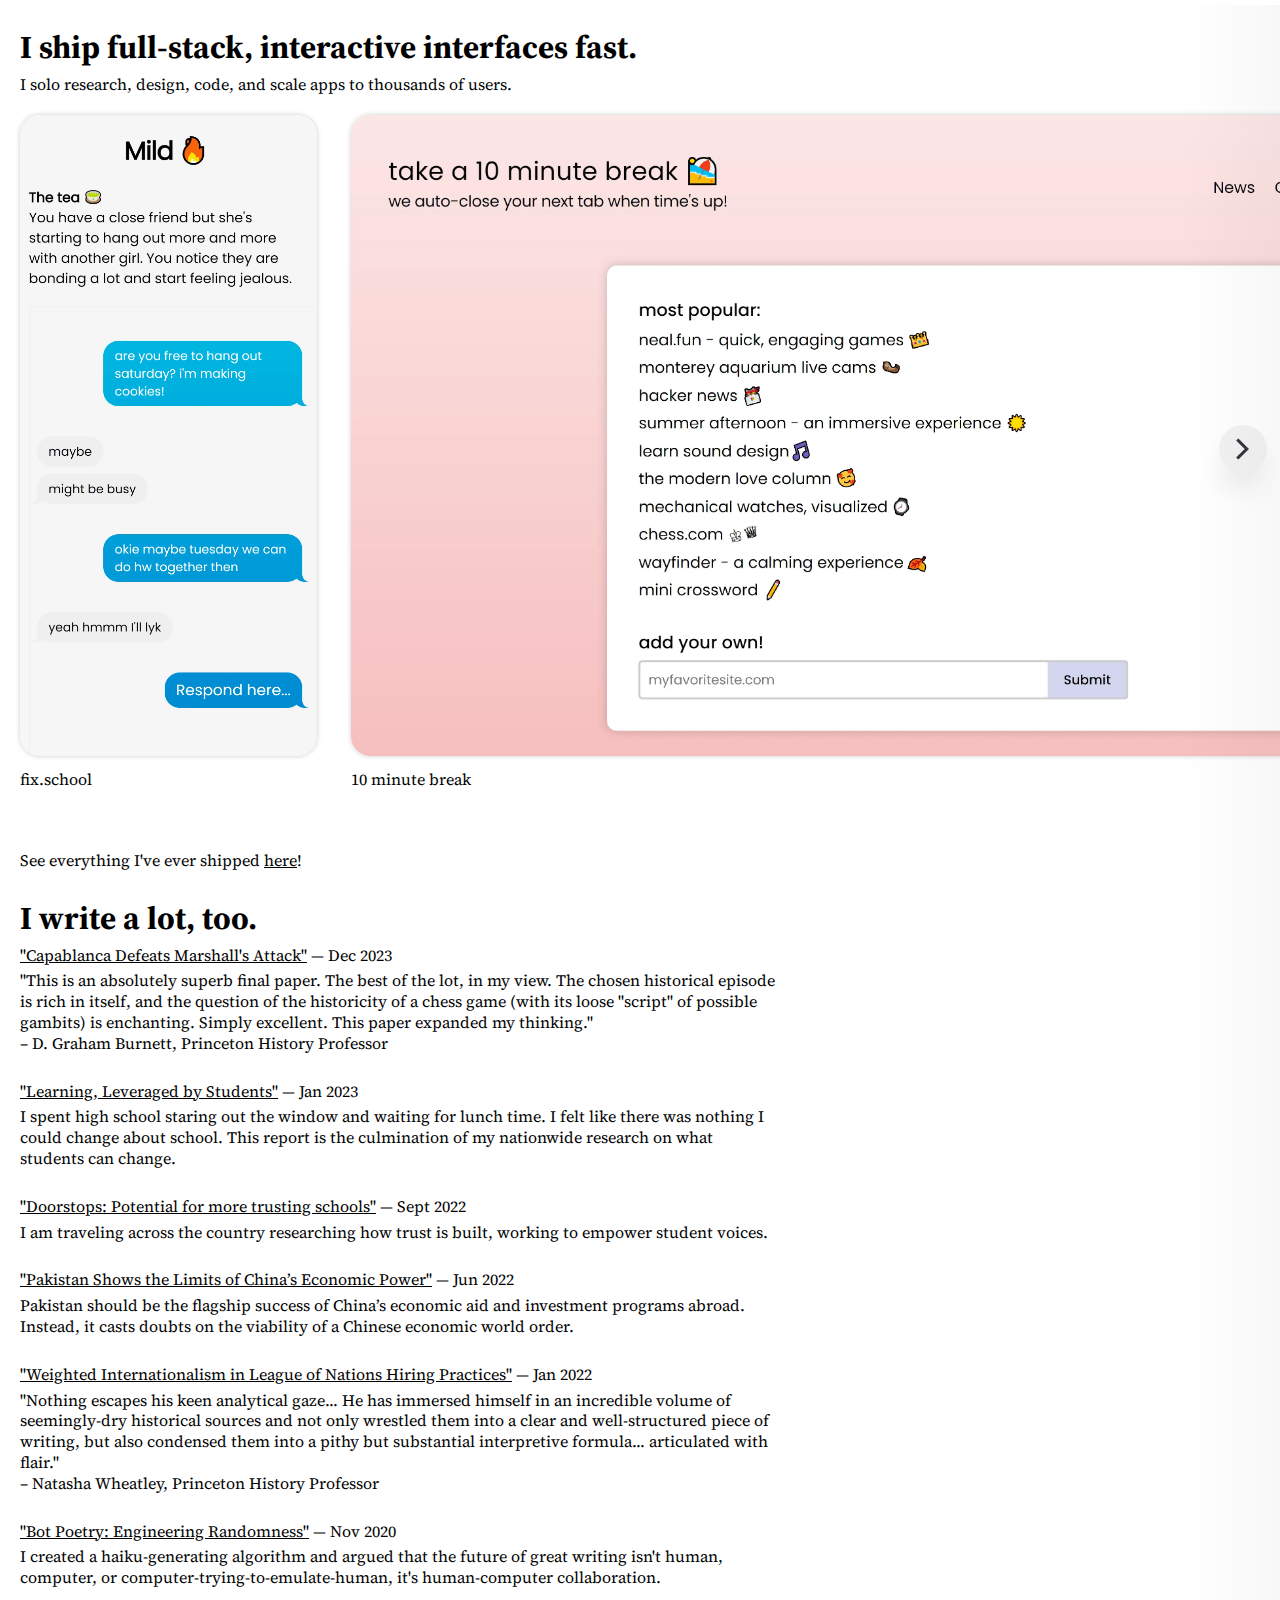
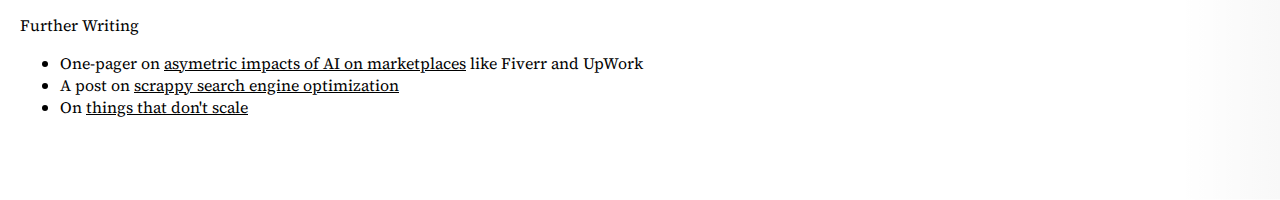
==== commit c6f8abf3: "non-flex layout" ====
--- a/index.html
+++ b/index.html
@@ -119,13 +119,19 @@
     font-weight: 400;
 }
 .example-container {
-        display: flex;
-        flex-direction: column;
-        align-items: center;
-        margin: 5px;
-        margin-right: 20px;
-        margin-left: 10px;
-        flex: 0 0 auto;
+        /* display: flex;
+        flex-direction: column; */
+        /*         align-items: center;
+ */
+    display: inline-block; /* Allows for horizontal layout without flex */
+    vertical-align: top;
+    margin: 5px;
+    margin-right: 20px;
+    margin-left: 10px;
+    -webkit-flex: 0 0 auto;
+    flex: 0 0 auto;
+    min-height: 0;
+    height: calc(100% - 30px);
 
     }
     .example-container:first-of-type {
@@ -140,16 +146,14 @@
     }
 .example {
     border-radius: 20px;
-    max-height: 93%;
-    /* flex: 0 0 auto; */
-    min-height: 0%;
+    max-height: 100%;
+    min-height: 0;
     -moz-box-shadow: 0 0 5px #ccc;
--webkit-box-shadow: 0 0 5px #ccc;
-box-shadow: 0 0 5px #ccc;
-}
-/* .example:first-of-type {
-    margin-left: 20px;
-} */
+    -webkit-box-shadow: 0 0 5px #ccc;
+    box-shadow: 0 0 5px #ccc;
+    object-fit: cover;
+}
+
 /* .mobile {
     width: 200px;
 }
@@ -157,13 +161,15 @@
     width: 400px;
 } */
 .examples {
-    display: flex;
-    flex-direction: row;
+    /* display: flex;
+    flex-direction: row; */
+
     min-width: 100%;
     overflow-x: auto;
     white-space: nowrap;
     max-height: 85vh;
     height: 80vh;
+    min-height: 0;
     -ms-overflow-style: none;  
     scrollbar-width: none; 
 }
@@ -243,56 +249,56 @@
         <div class="examples" id="examples">
             
             <div class="example-container" >
-                            <img class="example mobile" src="/examples/conflict.webp" height="calc(100% - 70px)" width="auto">
+                            <img class="example mobile" src="/examples/conflict.webp" height="93%" width="auto">
                             <p class="caption">fix.school</p></div>        
         
                 <div class="example-container" >
-                     <img class="example pc" src="/examples/break.webp" height="calc(100% - 70px)" width="auto">
+                     <img class="example pc" src="/examples/break.webp" height="93%" width="auto">
                     <p class="caption">10 minute break</p>
         </div>
                
                 <div class="example-container" >
-                    <img class="example pc" src="/examples/search.png" height="calc(100% - 70px)" width="auto">
+                    <img class="example pc" src="/examples/search.png" height="93%" width="auto">
                     <p class="caption">fix.school</p>
                 </div>               
 
                 <div class="example-container" >
-                    <img class="example mobile" src="/examples/dashboard.webp" height="calc(100% - 70px)" width="auto">
+                    <img class="example mobile" src="/examples/dashboard.webp" height="93%" width="auto">
                     <p class="caption">fix.school</p>
                 </div>               
             <div class="example-container" >
-                     <img class="example pc" src="/examples/promptoctopus.webp" height="calc(100% - 70px)" width="auto">
+                     <img class="example pc" src="/examples/promptoctopus.webp" height="93%" width="auto">
                     <p class="caption">promptoctopus.com</p>
                 </div>               
 <div class="example-container" >
-             <img class="example mobile" src="/examples/referents.webp" height="calc(100% - 70px)" width="auto">
+             <img class="example mobile" src="/examples/referents.webp" height="93%" width="auto">
             <p class="caption">fix.school</p>
         </div>               
         <div class="example-container" >
-                     <img class="example pc" src="/examples/blob.png" height="calc(100% - 70px)" width="auto">
+                     <img class="example pc" src="/examples/blob.png" height="93%" width="auto">
             <p class="caption">loveisblob.com</p>
         </div>               
             <div class="example-container" >
-                     <img class="example pc" src="/examples/fathom.webp" height="calc(100% - 70px)" width="auto">
+                     <img class="example pc" src="/examples/fathom.webp" height="93%" width="auto">
             <p class="caption">fathomcode.com</p>
         </div>               
         <div class="example-container" >
-                     <img class="example pc" src="/pics/chess.png" height="calc(100% - 70px)" width="auto">
+                     <img class="example pc" src="/pics/chess.png" height="93%" width="auto">
             <p class="caption">benguz.github.io/chess</p></div>               
 <div class="example-container" >
-                     <img class="example pc" src="/pics/pitch.png" height="calc(100% - 70px)" width="auto">
+                     <img class="example pc" src="/pics/pitch.png" height="93%" width="auto">
             <p class="caption">NextGen Admit Slides</p></div>               
 <div class="example-container" >
-                     <img class="example pc" src="/pics/policy.png" height="calc(100% - 70px)" width="auto">
+                     <img class="example pc" src="/pics/policy.png" height="93%" width="auto">
             <p class="caption">fix.school</p></div>               
 <div class="example-container" >
-                     <img class="example pc" src="/pics/grades.png" height="calc(100% - 70px)" width="auto">
+                     <img class="example pc" src="/pics/grades.png" height="93%" width="auto">
             <p class="caption">fix.school</p></div>               
 <div class="example-container" >
-                     <img class="example pc" src="/pics/ah.png" height="calc(100% - 70px)" width="auto">
+                     <img class="example pc" src="/pics/ah.png" height="93%" width="auto">
             <p class="caption">allisonhartley.com</p></div>               
 <div class="example-container" >
-                     <img class="example pc" loading="lazy" src="/pics/potential.png" height="calc(100% - 70px)" width="auto">
+                     <img class="example pc" loading="lazy" src="/pics/potential.png" height="93%" width="auto">
             <p class="caption">blog.benguzovsky.com/potential</p></div>
         <!--        
             <div class="example-container" >
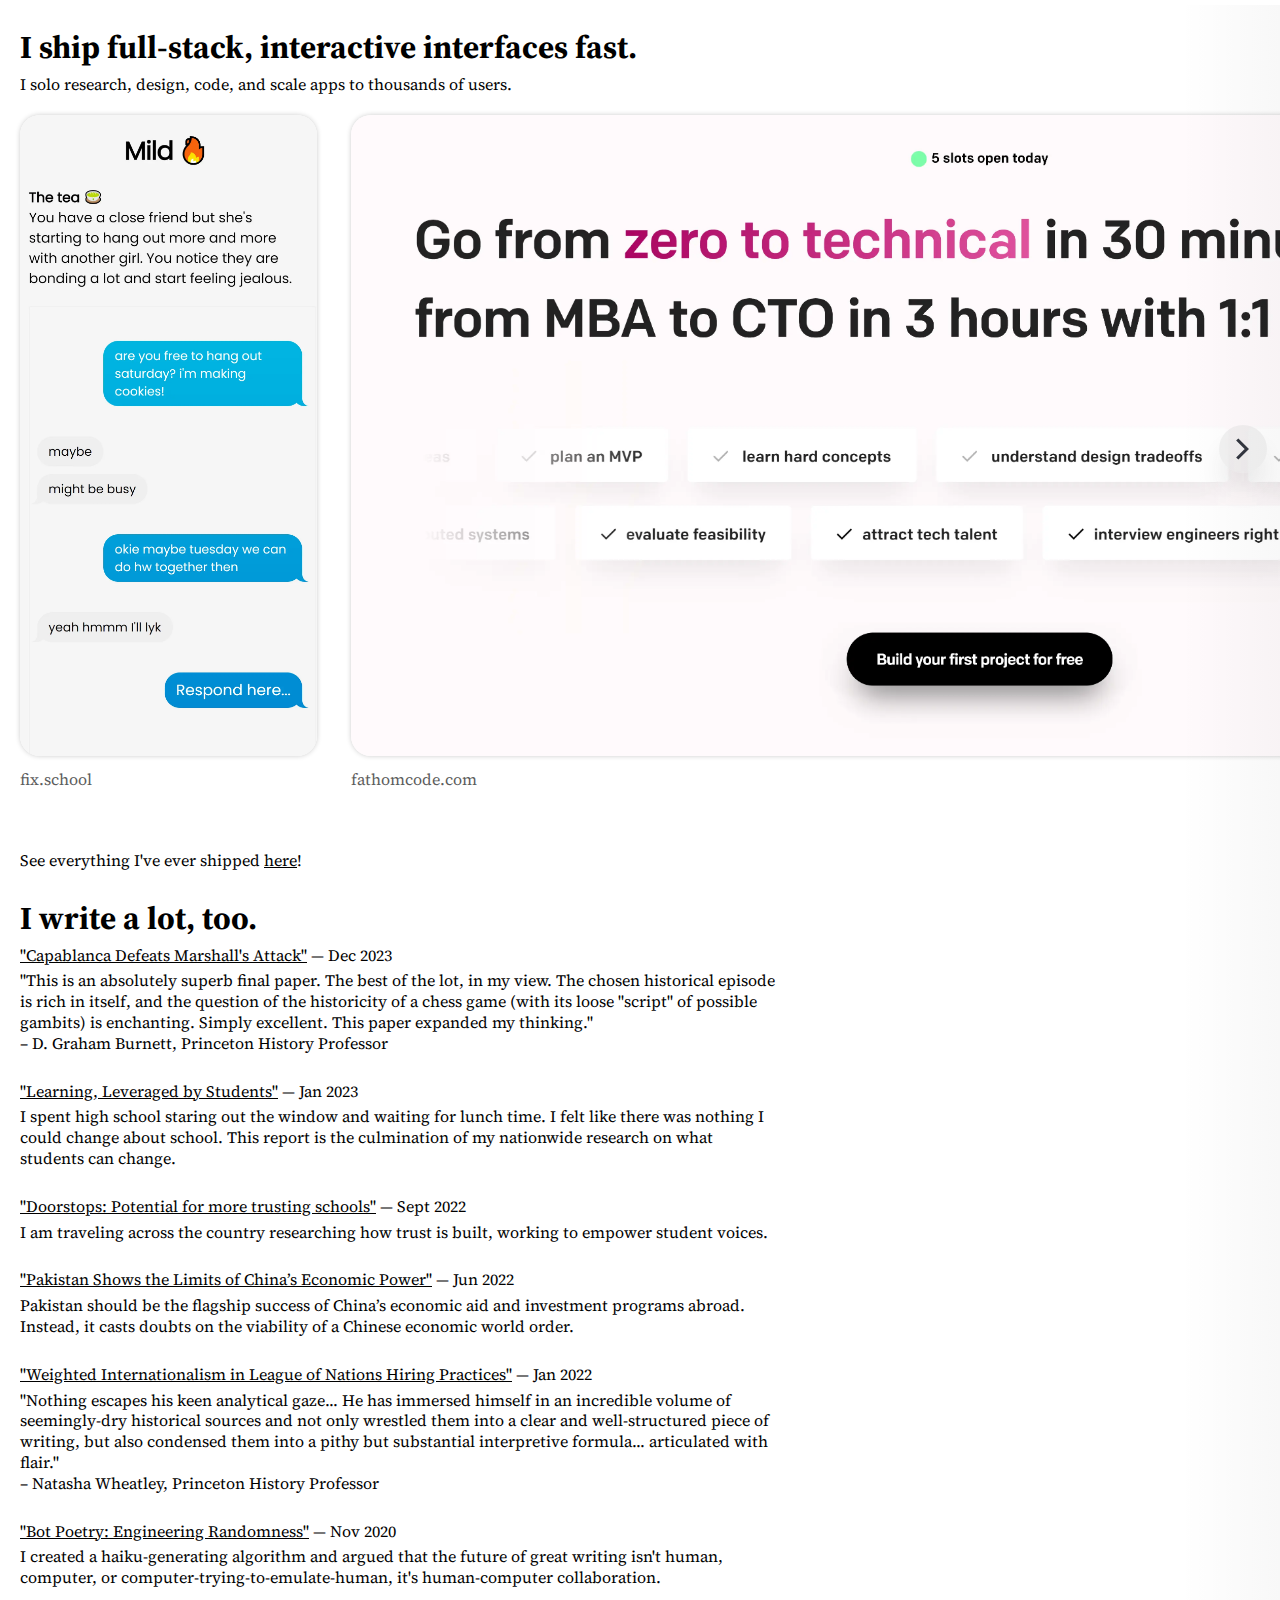
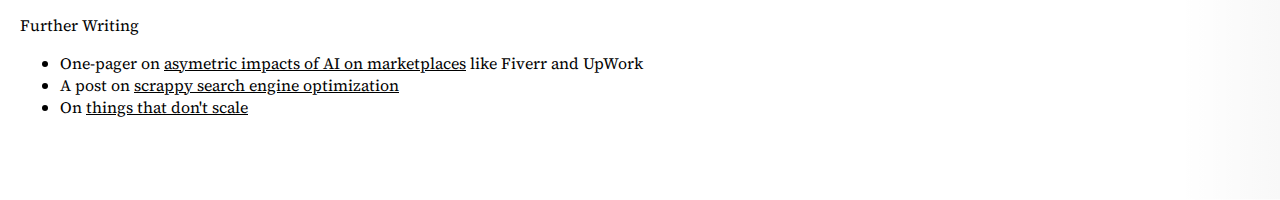
==== commit 693f3e3b: "re-order" ====
--- a/index.html
+++ b/index.html
@@ -30,8 +30,8 @@
     <script src="https://ajax.googleapis.com/ajax/libs/jqueryui/1.12.1/jquery-ui.min.js"></script>
      -->
     <link rel="preload" href="/examples/conflict.webp" as="image">
-    <link rel="preload" href="/examples/break.webp" as="image">
-    <link rel="preload" href="/examples/search.png" as="image">
+    <link rel="preload" href="/examples/fathom.webp" as="image">
+    <link rel="preload" href="/pics/pitch.png" as="image">
     <link rel="preconnect" href="https://fonts.googleapis.com">
 <link rel="preconnect" href="https://fonts.gstatic.com" crossorigin>
 <!-- <link href="https://fonts.googleapis.com/css2?family=Inter&display=swap" rel="stylesheet"> -->
@@ -142,7 +142,10 @@
         margin: 0;
         margin-top: 8px;
         text-align: left;
-        /* Style your captions as needed */
+        color: #5c5c5c
+    }
+    .caption:hover {
+        cursor: pointer;
     }
 .example {
     border-radius: 20px;
@@ -228,15 +231,18 @@
 
 @media screen and (max-width: 768px) {
     button {
-        top: calc(200px + 20vh);
+        top: calc(200px + 21vh);
     }
     .examples {
-        height: 40vh;
+        height: 42vh;
     }
     .description, .left p {
         width: 100%;
         margin: auto;
         padding-right: 20px;
+    }
+    .caption {
+        font-size: 10pt;
     }
 }
 </style>
@@ -250,56 +256,55 @@
             
             <div class="example-container" >
                             <img class="example mobile" src="/examples/conflict.webp" height="93%" width="auto">
-                            <p class="caption">fix.school</p></div>        
-        
+                            <p class="caption" onclick="window.open('https://fix.school/doorstops/conflict')">fix.school</p></div>        
+                            <div class="example-container" >
+                                <img class="example pc" src="/examples/fathom.webp" height="93%" width="auto">
+                       <p class="caption" onclick="window.open('https://fathomcode.com')">fathomcode.com</p>
+                   </div>    
                 <div class="example-container" >
-                     <img class="example pc" src="/examples/break.webp" height="93%" width="auto">
-                    <p class="caption">10 minute break</p>
-        </div>
-               
-                <div class="example-container" >
-                    <img class="example pc" src="/examples/search.png" height="93%" width="auto">
-                    <p class="caption">fix.school</p>
-                </div>               
-
+                    <img class="example pc" src="/pics/pitch.png" height="93%" width="auto">
+           <p class="caption" onclick="window.open('https://www.figma.com/proto/9JP61YENFBHh3UUUfMNj3t/Pitch-Haiku?node-id=33-2&mode=design&t=hxKwPSoRDuQvYLbT-1')">Next Gen Admit Slides</p></div>               
                 <div class="example-container" >
                     <img class="example mobile" src="/examples/dashboard.webp" height="93%" width="auto">
-                    <p class="caption">fix.school</p>
-                </div>               
-            <div class="example-container" >
-                     <img class="example pc" src="/examples/promptoctopus.webp" height="93%" width="auto">
-                    <p class="caption">promptoctopus.com</p>
-                </div>               
-<div class="example-container" >
-             <img class="example mobile" src="/examples/referents.webp" height="93%" width="auto">
-            <p class="caption">fix.school</p>
-        </div>               
+                    <p class="caption"  onclick="window.open('https://fix.school/dashboard')">fix.school</p>
+                </div>                           
         <div class="example-container" >
                      <img class="example pc" src="/examples/blob.png" height="93%" width="auto">
-            <p class="caption">loveisblob.com</p>
+            <p class="caption"  onclick="window.open('https://loveisblob.com')">loveisblob.com</p>
+        </div>           
+        <div class="example-container" >
+            <img class="example pc" src="/examples/break.webp" height="93%" width="auto">
+            <p class="caption" onclick="window.open('https://fix.school/doorstops/10minutebreak')">10 minute break</p>
+        </div>    
+        <div class="example-container" >
+            <img class="example pc" src="/examples/search.png" height="93%" width="auto">
+            <p class="caption" onclick="window.open('https://fix.school/search')">fix.school</p>
+        </div>      
+        <div class="example-container" >
+            <img class="example mobile" src="/examples/referents.webp" height="93%" width="auto">
+           <p class="caption"  onclick="window.open('https://fix.school/doorstops/ref')">fix.school</p>
+       </div>   
+        <div class="example-container" >
+            <img class="example pc" src="/examples/promptoctopus.webp" height="93%" width="auto">
+           <p class="caption"  onclick="window.open('https://promptoctopus.com')">promptoctopus.com</p>
+       </div>               
+        <div class="example-container" >
+            <img class="example pc" src="/pics/chess.png" height="93%" width="auto">
+            <p class="caption" onclick="window.open('https://benguz.github.io/chess')">benguz.github.io/chess</p>
         </div>               
             <div class="example-container" >
-                     <img class="example pc" src="/examples/fathom.webp" height="93%" width="auto">
-            <p class="caption">fathomcode.com</p>
-        </div>               
-        <div class="example-container" >
-                     <img class="example pc" src="/pics/chess.png" height="93%" width="auto">
-            <p class="caption">benguz.github.io/chess</p></div>               
-<div class="example-container" >
-                     <img class="example pc" src="/pics/pitch.png" height="93%" width="auto">
-            <p class="caption">NextGen Admit Slides</p></div>               
-<div class="example-container" >
-                     <img class="example pc" src="/pics/policy.png" height="93%" width="auto">
-            <p class="caption">fix.school</p></div>               
-<div class="example-container" >
-                     <img class="example pc" src="/pics/grades.png" height="93%" width="auto">
-            <p class="caption">fix.school</p></div>               
+                <img class="example pc" src="/pics/policy.png" height="93%" width="auto">
+                <p class="caption" onclick="window.open('https://fix.school/school/flow')">fix.school</p></div>               
+            <div class="example-container" >
+                <img class="example pc" src="/pics/grades.png" height="93%" width="auto">
+                <p class="caption" onclick="window.open('https://fix.school/doorstops/grades')">fix.school</p>
+            </div>               
 <div class="example-container" >
                      <img class="example pc" src="/pics/ah.png" height="93%" width="auto">
-            <p class="caption">allisonhartley.com</p></div>               
+            <p class="caption" onclick="window.open('https://allisonhartley.com')">allisonhartley.com</p></div>               
 <div class="example-container" >
                      <img class="example pc" loading="lazy" src="/pics/potential.png" height="93%" width="auto">
-            <p class="caption">blog.benguzovsky.com/potential</p></div>
+            <p class="caption" onclick="window.open('https://blog.benguzovsky.com/potential')">blog.benguzovsky.com/potential</p></div>
         <!--        
             <div class="example-container" >
          <im            g class="example pc"
@@ -315,12 +320,12 @@
         <button id="scrollButton"></button>
         <button id="scrollLeft"></button>
 
-        <p style="padding: 20px;">See everything I've ever shipped <a href="/ship">here</a>!</p>
+        <p style="padding: 20px;">See everything I've ever shipped <a href="/ship" target="_blank">here</a>!</p>
       <h2 style="padding-left: 20px">I write a lot, too.</h2>
       <div class="experiences" style="padding-left: 20px">
         <div class="experience">
             <div class="left">
-                <p><a href="/pdfs/Capablanca Defeats Marshall's Attack - Guzovsky.pdf">"Capablanca Defeats Marshall's Attack"</a> — Dec 2023</p>
+                <p><a href="/pdfs/Capablanca Defeats Marshall's Attack - Guzovsky.pdf" target="_blank">"Capablanca Defeats Marshall's Attack"</a> — Dec 2023</p>
             </div>
             <div class="right">
                 <p class="description">"This is an absolutely superb final paper. The best of the lot, in my view. The chosen historical episode is rich in itself, and the question of the historicity of a chess game (with its loose "script" of possible gambits) is enchanting. Simply excellent. This paper expanded my thinking."
@@ -333,7 +338,7 @@
         <br>
         <div class="experience">
             <div class="left">
-                <p><a href="https://doorstopeducation.org/research/leveraged.pdf">"Learning, Leveraged by Students"</a> — Jan 2023</p>
+                <p><a href="https://doorstopeducation.org/research/leveraged.pdf" target="_blank">"Learning, Leveraged by Students"</a> — Jan 2023</p>
             </div>
             <div class="right">
                 <p class="description">I spent high school staring out the window and waiting for lunch time. I felt like there was nothing I could change about school. This report is the culmination of my nationwide research on what students can change.
@@ -343,7 +348,7 @@
         <br>
         <div class="experience">
             <div class="left">
-                <p><a href="https://blog.benguzovsky.com/potential">"Doorstops: Potential for more trusting schools"</a> — Sept 2022</p>
+                <p><a href="https://blog.benguzovsky.com/potential" target="_blank">"Doorstops: Potential for more trusting schools"</a> — Sept 2022</p>
             </div>
             <div class="right">
                 <p class="description">I am traveling across the country researching how trust is built, working to empower student voices.
@@ -353,7 +358,7 @@
         <br>
         <div class="experience">
             <div class="left">
-                <p><a href="https://brief.bismarckanalysis.com/p/pakistan-shows-the-limits-of-chinas">"Pakistan Shows the Limits of China’s Economic Power"</a> — Jun 2022</p>
+                <p><a href="https://brief.bismarckanalysis.com/p/pakistan-shows-the-limits-of-chinas" target="_blank">"Pakistan Shows the Limits of China’s Economic Power"</a> — Jun 2022</p>
             </div>
             <div class="right">
                 <p class="description">Pakistan should be the flagship success of China’s economic aid and investment programs abroad. Instead, it casts doubts on the viability of a Chinese economic world order.
@@ -363,7 +368,7 @@
         <br>
         <div class="experience">
             <div class="left">
-                <p><a href="https://blog.benguzovsky.com/fall_junior_paper.pdf">"Weighted Internationalism in League of Nations Hiring Practices"</a> — Jan 2022</p>
+                <p><a href="https://blog.benguzovsky.com/fall_junior_paper.pdf" target="_blank">"Weighted Internationalism in League of Nations Hiring Practices"</a> — Jan 2022</p>
             </div>
             <div class="right">
                 <p class="description">"Nothing escapes his keen analytical gaze... He has immersed himself in an incredible volume of seemingly-dry historical sources and not only wrestled them into a clear and well-structured piece of writing, but also condensed them into a pithy but substantial interpretive formula... articulated with flair."
@@ -375,7 +380,7 @@
         <br>
         <div class="experience">
             <div class="left">
-                <p><a href="https://www.nasslit.com/home/2020/11/16/bot-poetry-engineering-randomness">"Bot Poetry: Engineering Randomness"</a> — Nov 2020</p>
+                <p><a href="https://www.nasslit.com/home/2020/11/16/bot-poetry-engineering-randomness" target="_blank">"Bot Poetry: Engineering Randomness"</a> — Nov 2020</p>
             </div>
             <div class="right">
                 <p class="description"> I created a haiku-generating algorithm and argued that the future of great writing isn't human, computer, or computer-trying-to-emulate-human, it's human-computer collaboration.
@@ -392,9 +397,9 @@
             </div>
             <div class="left">
                 <ul>
-                    <li>One-pager on <a href="/pdfs/ai-imbalances.pdf">asymetric impacts of AI on marketplaces</a> like Fiverr and UpWork</li>
-                    <li>A post on <a href="/pdfs/SEO-Friendly Content.pdf">scrappy search engine optimization</a></li>
-                    <li>On <a href="https://fix.school/scale">things that don't scale</a></li>
+                    <li>One-pager on <a href="/pdfs/ai-imbalances.pdf" target="_blank">asymetric impacts of AI on marketplaces</a> like Fiverr and UpWork</li>
+                    <li>A post on <a href="/pdfs/SEO-Friendly Content.pdf" target="_blank">scrappy search engine optimization</a></li>
+                    <li>On <a href="https://fix.school/scale" target="_blank">things that don't scale</a></li>
                 </ul>
             </div>
             
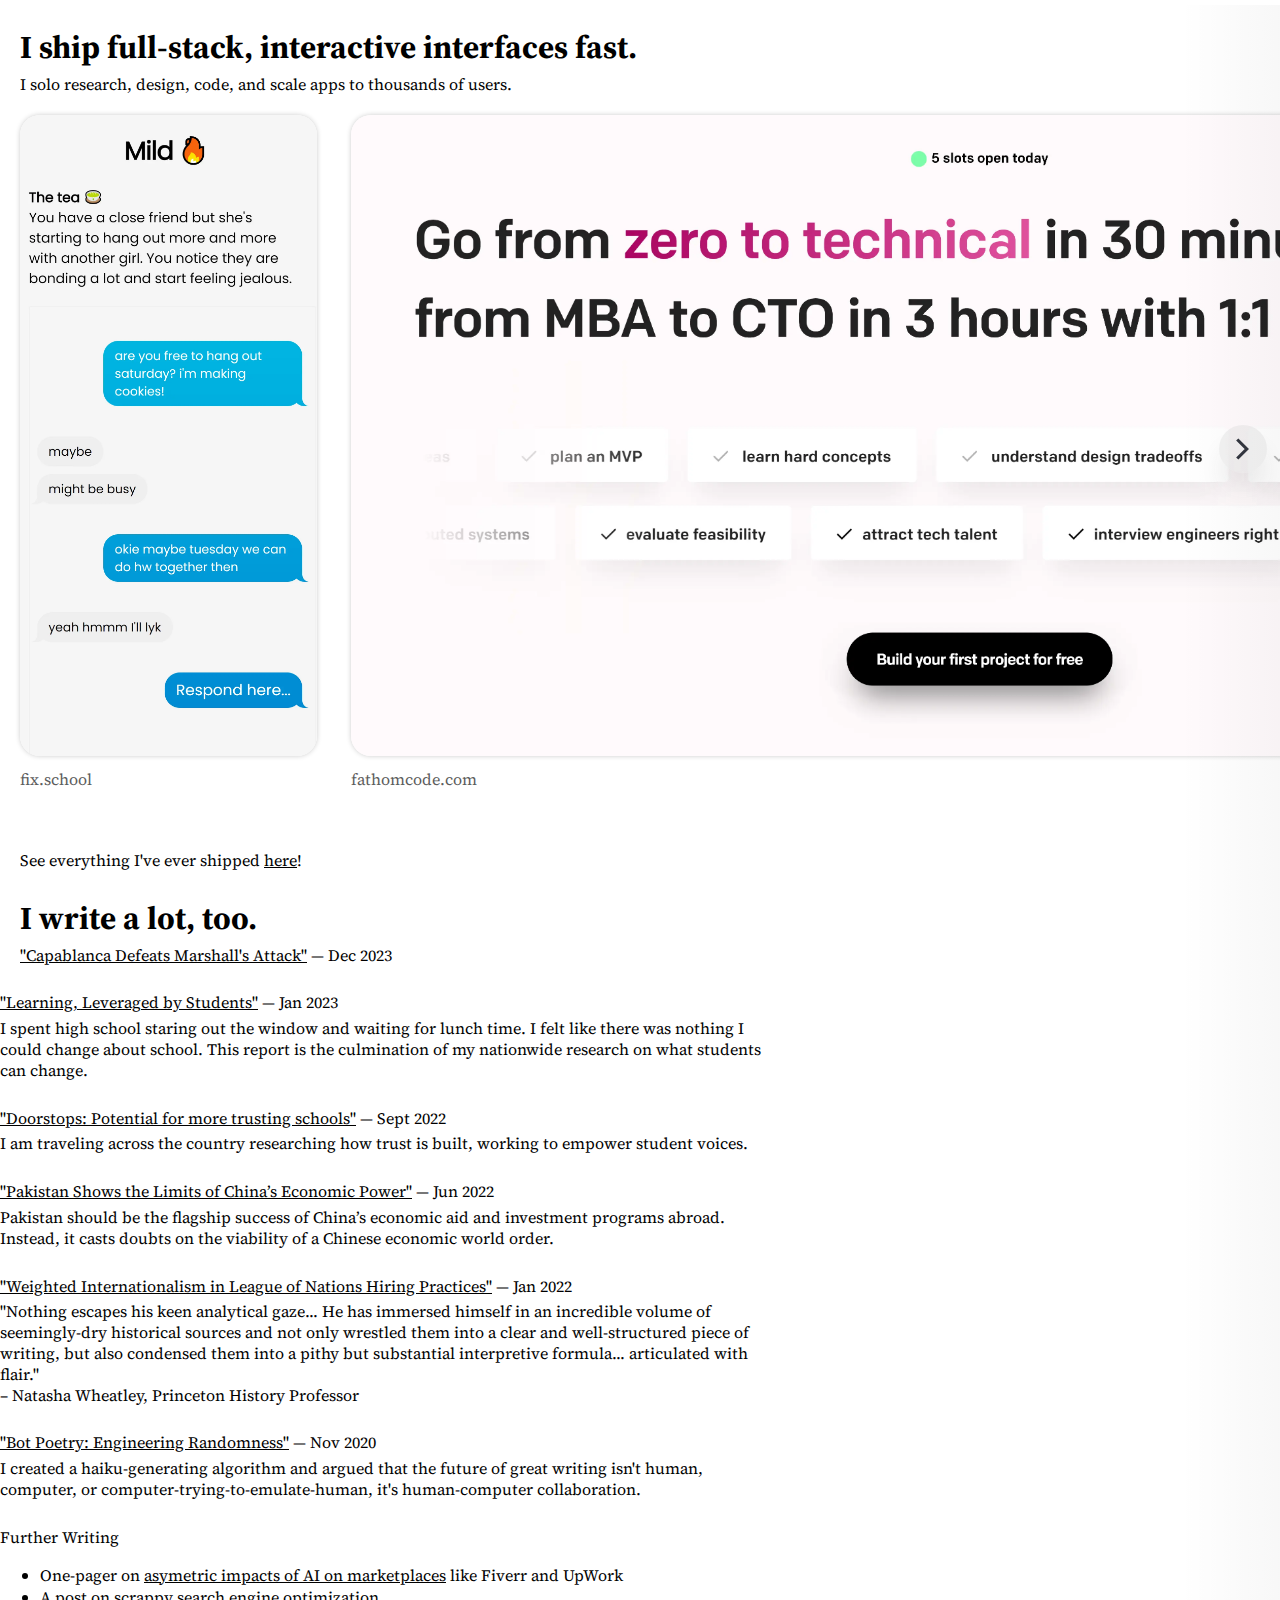
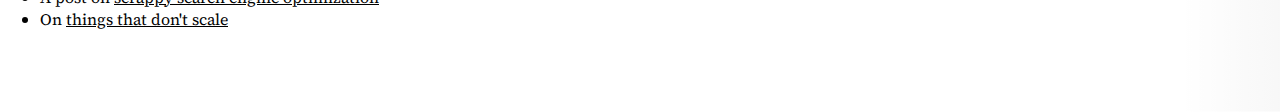
==== commit 739349f4: "ack" ====
--- a/index.html
+++ b/index.html
@@ -1,435 +1,431 @@
-<!DOCTYPE html>
-<html lang="en">
-  <head>
-    <meta charset="utf-8">
-    <meta name="viewport" content="width=device-width, initial-scale=1.0, maximum-scale=1">
-    <title>Ben Guzovsky - Everything I've Shipped</title>
-    <meta name="title" content="Ben Guzovsky - Everything I've Shipped">
-    <meta name="description" content="I've run 100s of UX interviews, organized research in 15 states, & grown to 700k social views.">
-    <meta property="og:url" content="https://folio.benguzovsky.com/">
-    <meta property="og:image" content="https://folio.benguzovsky.com/images/folio-og.png">
-    <meta name="twitter:image" content="https://folio.benguzovsky.com/images/folio-og.png">
-    <meta property="og:image:width" content="1200">
-    <meta property="og:image:height" content="630">
-    <meta property="og:title" content="Ben Guzovsky - Everything I've Shipped">
-    <meta property="og:description" content="I've run 100s of UX interviews, organized research in 15 states, & grown to 700k social views.">
-    <meta property="twitter:card" content="summary_large_image">
-    <meta property="twitter:url" content="https://folio.benguzovsky.com/">
-    <meta property="twitter:title" content="Ben Guzovsky - Everything I've Shipped">
-    <meta property="twitter:description" content="I've run 100s of UX interviews, organized research in 15 states, & grown to 700k social views.">
-    <link rel="shortcut icon" href="/favicon/favicon.ico" type="image/x-icon">
-    <link rel="apple-touch-icon" sizes="180x180" href="/favicon/apple-touch-icon.png">
-    <link rel="icon" type="image/png" sizes="32x32" href="/favicon/favicon-32x32.png">
-    <link rel="icon" type="image/png" sizes="16x16" href="/favicon/favicon-16x16.png">
-    <link rel="manifest" href="/favicon/site.webmanifest">
-
-    <!-- include jQuery 
-    <script src="https://ajax.googleapis.com/ajax/libs/jquery/3.5.1/jquery.min.js"></script>
--->
-    <!-- include jQuery UI
-    <script src="https://ajax.googleapis.com/ajax/libs/jqueryui/1.12.1/jquery-ui.min.js"></script>
-     -->
-    <link rel="preload" href="/examples/conflict.webp" as="image">
-    <link rel="preload" href="/examples/fathom.webp" as="image">
-    <link rel="preload" href="/pics/pitch.png" as="image">
-    <link rel="preconnect" href="https://fonts.googleapis.com">
-<link rel="preconnect" href="https://fonts.gstatic.com" crossorigin>
-<!-- <link href="https://fonts.googleapis.com/css2?family=Inter&display=swap" rel="stylesheet"> -->
-<link href="https://fonts.googleapis.com/css2?family=Source+Serif+4:ital,opsz,wght@0,8..60,200..900;1,8..60,200..900&display=swap" rel="stylesheet">
-<script defer data-domain="benguzovsky.com" src="https://plausible.io/js/script.js"></script>
-<style>
-    * {
-        box-sizing: border-box;
-        position: relative;
-        min-width: 0;
-    }
-
-    body {
-        min-height: 100dvh;
-        max-width: 100%;
-        /* font-family: -apple-system, BlinkMacSystemFont, sans-serif; */
-        font-family: "Source Serif 4", serif;
-        font-optical-sizing: auto;
-        font-weight: 400;
-        font-style: normal;        
-        margin: 0;
-        display: flex;
-        background-color: rgb(255, 255, 255);
-        overflow-x: hidden;
-        overflow-y: auto;
-    }
-
-    h1, h2, h3, h4 {
-        text-wrap: balance
-    }
-
-    p {
-        text-wrap: pretty;
-        /* font-family: Lora, serif; */
-        color: black;
-        margin: 0;
-
-        margin-bottom: 5px;
-        font-size: 12pt;
-        line-height: 1.3;
-    }
-    h1, h2 {
-        font-size: 24pt;
-        font-weight: bold;
-        margin: 5px;
-        margin-left: 0;
-    }
-    a {
-        color: inherit;
-        /* font-family: Lora, serif; */
-        /* text-decoration: none; */
-    }
-
-span {
-    display: inline-block;
-    padding: 5px 10px;
-    margin: 5px;
-    border-radius: 20px;
-    background-color: #f2f2f2;
-    border: none;
-    box-shadow: 0 2px 4px rgba(0, 0, 0, 0.1);
-    /* font-family: Arial, sans-serif; */
-    font-size: 14px;
-}
-
-.light {
-    background-color: #D2EBD8
-
-} 
-.red {
-    background-color: #FEB7B3
-
-}
-.green {
-    background-color: #97E5D7
-}
-
-.yellow {
-    background-color: #FCF1DD;
-}
-
-.date {
-    color: rgb(67, 67, 67);
-    display: inline-block;
-    font-weight: 400;
-}
-.example-container {
-        /* display: flex;
-        flex-direction: column; */
-        /*         align-items: center;
- */
-    display: inline-block; /* Allows for horizontal layout without flex */
-    vertical-align: top;
-    margin: 5px;
-    margin-right: 20px;
-    margin-left: 10px;
-    -webkit-flex: 0 0 auto;
-    flex: 0 0 auto;
-    min-height: 0;
-    height: calc(100% - 30px);
-
-    }
-    .example-container:first-of-type {
-        margin-left: 20px;
-    }
-    .caption {
-        width: 100%;
-        margin: 0;
-        margin-top: 8px;
-        text-align: left;
-        color: #5c5c5c
-    }
-    .caption:hover {
-        cursor: pointer;
-    }
-.example {
-    border-radius: 20px;
-    max-height: 100%;
-    min-height: 0;
-    -moz-box-shadow: 0 0 5px #ccc;
-    -webkit-box-shadow: 0 0 5px #ccc;
-    box-shadow: 0 0 5px #ccc;
-    object-fit: cover;
-}
-
-/* .mobile {
-    width: 200px;
-}
-.desktop {
-    width: 400px;
-} */
-.examples {
-    /* display: flex;
-    flex-direction: row; */
-
-    min-width: 100%;
-    overflow-x: auto;
-    white-space: nowrap;
-    max-height: 85vh;
-    height: 80vh;
-    min-height: 0;
-    -ms-overflow-style: none;  
-    scrollbar-width: none; 
-}
-
-.examples::-webkit-scrollbar { 
-    display: none;
-}
-
-.overlay-right {
-    -webkit-transform: translateY(-50%);
-    -ms-transform: translateY(-50%);
-    transform: translateY(-50%);
-    position: absolute;
-    top: 50%;
-    pointer-events: none;
-    -o-object-fit: cover;
-    object-fit: cover;
-    height: 100%;
-    width: 200px;
-    z-index: 2;
-    right: 0
-
-}
-
-button {
-    position: absolute;
-    top: calc(60px + 40vh);
-    padding: 24px;
-    border-radius: 24px;
-    background-image: url('/images/Expand_right.svg');
-    background-repeat: no-repeat;
-    background-position: center;
-    background-size: 80%;
-    background-color: rgba(223, 223, 223, 0.4);
-    border: none;
-    box-shadow: 0 20px 30px -10px rgba(54, 54, 54, 0.2);
-  -webkit-box-shadow: 0 20px 30px -10px rgba(54, 54, 54, 0.2);
-}
-button:hover {
-    cursor: pointer;
-}
-#scrollButton {
-    right: 1em;
-}
-#scrollLeft {
-    left: 1em;
-    transform: rotate(180deg);
-    display: none;
-}
-
-.description {
-    width: 60%;
-    text-wrap: pretty;
-}
-
-
-@media screen and (max-width: 768px) {
-    button {
-        top: calc(200px + 21vh);
-    }
-    .examples {
-        height: 42vh;
-    }
-    .description, .left p {
-        width: 100%;
-        margin: auto;
-        padding-right: 20px;
-    }
-    .caption {
-        font-size: 10pt;
-    }
-}
-</style>
-</head>
-<body style="display: block;"> 
-    <img src="images/overlay-right.svg" class="overlay-right hide-mobile" alt="overlay"/>
-
-        <h1 style="padding: 20px; padding-bottom: 0px;">I ship full-stack, interactive interfaces fast.</h1>
-        <p style="padding: 20px; padding-bottom: 10px; padding-top: 0px;">I solo research, design, code, and scale apps to thousands of users.</p>
-        <div class="examples" id="examples">
-            
-            <div class="example-container" >
-                            <img class="example mobile" src="/examples/conflict.webp" height="93%" width="auto">
-                            <p class="caption" onclick="window.open('https://fix.school/doorstops/conflict')">fix.school</p></div>        
-                            <div class="example-container" >
-                                <img class="example pc" src="/examples/fathom.webp" height="93%" width="auto">
-                       <p class="caption" onclick="window.open('https://fathomcode.com')">fathomcode.com</p>
-                   </div>    
-                <div class="example-container" >
-                    <img class="example pc" src="/pics/pitch.png" height="93%" width="auto">
-           <p class="caption" onclick="window.open('https://www.figma.com/proto/9JP61YENFBHh3UUUfMNj3t/Pitch-Haiku?node-id=33-2&mode=design&t=hxKwPSoRDuQvYLbT-1')">Next Gen Admit Slides</p></div>               
-                <div class="example-container" >
-                    <img class="example mobile" src="/examples/dashboard.webp" height="93%" width="auto">
-                    <p class="caption"  onclick="window.open('https://fix.school/dashboard')">fix.school</p>
-                </div>                           
-        <div class="example-container" >
-                     <img class="example pc" src="/examples/blob.png" height="93%" width="auto">
-            <p class="caption"  onclick="window.open('https://loveisblob.com')">loveisblob.com</p>
-        </div>           
-        <div class="example-container" >
-            <img class="example pc" src="/examples/break.webp" height="93%" width="auto">
-            <p class="caption" onclick="window.open('https://fix.school/doorstops/10minutebreak')">10 minute break</p>
-        </div>    
-        <div class="example-container" >
-            <img class="example pc" src="/examples/search.png" height="93%" width="auto">
-            <p class="caption" onclick="window.open('https://fix.school/search')">fix.school</p>
-        </div>      
-        <div class="example-container" >
-            <img class="example mobile" src="/examples/referents.webp" height="93%" width="auto">
-           <p class="caption"  onclick="window.open('https://fix.school/doorstops/ref')">fix.school</p>
-       </div>   
-        <div class="example-container" >
-            <img class="example pc" src="/examples/promptoctopus.webp" height="93%" width="auto">
-           <p class="caption"  onclick="window.open('https://promptoctopus.com')">promptoctopus.com</p>
-       </div>               
-        <div class="example-container" >
-            <img class="example pc" src="/pics/chess.png" height="93%" width="auto">
-            <p class="caption" onclick="window.open('https://benguz.github.io/chess')">benguz.github.io/chess</p>
-        </div>               
-            <div class="example-container" >
-                <img class="example pc" src="/pics/policy.png" height="93%" width="auto">
-                <p class="caption" onclick="window.open('https://fix.school/school/flow')">fix.school</p></div>               
-            <div class="example-container" >
-                <img class="example pc" src="/pics/grades.png" height="93%" width="auto">
-                <p class="caption" onclick="window.open('https://fix.school/doorstops/grades')">fix.school</p>
-            </div>               
-<div class="example-container" >
-                     <img class="example pc" src="/pics/ah.png" height="93%" width="auto">
-            <p class="caption" onclick="window.open('https://allisonhartley.com')">allisonhartley.com</p></div>               
-<div class="example-container" >
-                     <img class="example pc" loading="lazy" src="/pics/potential.png" height="93%" width="auto">
-            <p class="caption" onclick="window.open('https://blog.benguzovsky.com/potential')">blog.benguzovsky.com/potential</p></div>
-        <!--        
-            <div class="example-container" >
-         <im            g class="example pc"
-<p class="ca            ption"></p></div>        sizes="(max-width: 1400px) 100vw, 1400px"
-        srcset="
-        /examples/search_medium.png 1138w,
-        /examples/search.png 1400w"
-        src="/examples/search.png"
-        alt="">
-         -->
-        </div>
-        <!-- preload and efficiently size images -->
-        <button id="scrollButton"></button>
-        <button id="scrollLeft"></button>
-
-        <p style="padding: 20px;">See everything I've ever shipped <a href="/ship" target="_blank">here</a>!</p>
-      <h2 style="padding-left: 20px">I write a lot, too.</h2>
-      <div class="experiences" style="padding-left: 20px">
-        <div class="experience">
-            <div class="left">
-                <p><a href="/pdfs/Capablanca Defeats Marshall's Attack - Guzovsky.pdf" target="_blank">"Capablanca Defeats Marshall's Attack"</a> — Dec 2023</p>
-            </div>
-            <div class="right">
-                <p class="description">"This is an absolutely superb final paper. The best of the lot, in my view. The chosen historical episode is rich in itself, and the question of the historicity of a chess game (with its loose "script" of possible gambits) is enchanting. Simply excellent. This paper expanded my thinking."
-                <br>
-                – D. Graham Burnett, Princeton History Professor
-            </p>
-
-            </div>
-        </div>
-        <br>
-        <div class="experience">
-            <div class="left">
-                <p><a href="https://doorstopeducation.org/research/leveraged.pdf" target="_blank">"Learning, Leveraged by Students"</a> — Jan 2023</p>
-            </div>
-            <div class="right">
-                <p class="description">I spent high school staring out the window and waiting for lunch time. I felt like there was nothing I could change about school. This report is the culmination of my nationwide research on what students can change.
-            </p>
-            </div>
-        </div>
-        <br>
-        <div class="experience">
-            <div class="left">
-                <p><a href="https://blog.benguzovsky.com/potential" target="_blank">"Doorstops: Potential for more trusting schools"</a> — Sept 2022</p>
-            </div>
-            <div class="right">
-                <p class="description">I am traveling across the country researching how trust is built, working to empower student voices.
-            </p>
-            </div>
-        </div>
-        <br>
-        <div class="experience">
-            <div class="left">
-                <p><a href="https://brief.bismarckanalysis.com/p/pakistan-shows-the-limits-of-chinas" target="_blank">"Pakistan Shows the Limits of China’s Economic Power"</a> — Jun 2022</p>
-            </div>
-            <div class="right">
-                <p class="description">Pakistan should be the flagship success of China’s economic aid and investment programs abroad. Instead, it casts doubts on the viability of a Chinese economic world order.
-            </p>
-            </div>
-        </div>
-        <br>
-        <div class="experience">
-            <div class="left">
-                <p><a href="https://blog.benguzovsky.com/fall_junior_paper.pdf" target="_blank">"Weighted Internationalism in League of Nations Hiring Practices"</a> — Jan 2022</p>
-            </div>
-            <div class="right">
-                <p class="description">"Nothing escapes his keen analytical gaze... He has immersed himself in an incredible volume of seemingly-dry historical sources and not only wrestled them into a clear and well-structured piece of writing, but also condensed them into a pithy but substantial interpretive formula... articulated with flair."
-                     <br>  
-                – Natasha Wheatley, Princeton History Professor
-            </p>
-            </div>
-        </div>
-        <br>
-        <div class="experience">
-            <div class="left">
-                <p><a href="https://www.nasslit.com/home/2020/11/16/bot-poetry-engineering-randomness" target="_blank">"Bot Poetry: Engineering Randomness"</a> — Nov 2020</p>
-            </div>
-            <div class="right">
-                <p class="description"> I created a haiku-generating algorithm and argued that the future of great writing isn't human, computer, or computer-trying-to-emulate-human, it's human-computer collaboration.
-            </p>
-
-            </div>
-        </div>
-        <br>
-        <div class="experience" id="backwards">
-            <div class="right">
-                <p>Further Writing</p>
-
-               
-            </div>
-            <div class="left">
-                <ul>
-                    <li>One-pager on <a href="/pdfs/ai-imbalances.pdf" target="_blank">asymetric impacts of AI on marketplaces</a> like Fiverr and UpWork</li>
-                    <li>A post on <a href="/pdfs/SEO-Friendly Content.pdf" target="_blank">scrappy search engine optimization</a></li>
-                    <li>On <a href="https://fix.school/scale" target="_blank">things that don't scale</a></li>
-                </ul>
-            </div>
-            
-        </div>
-        <br><br><br>
-    </div>
-      <script>
-        document.addEventListener('DOMContentLoaded', (event) => {
-            const scrollContainer = document.getElementById('examples');
-            const scrollLeftButton = document.getElementById('scrollLeft');
-            const scrollRightButton = document.getElementById('scrollButton');
-            
-            function updateButtonVisibility() {
-                scrollLeftButton.style.display = scrollContainer.scrollLeft > 0 ? 'block' : 'none';
-                scrollRightButton.style.display = scrollContainer.scrollWidth > scrollContainer.clientWidth + scrollContainer.scrollLeft ? 'block' : 'none';
-            }
-            scrollContainer.addEventListener('scroll', updateButtonVisibility);
-            window.addEventListener('resize', updateButtonVisibility);
-
-            
-            updateButtonVisibility();
-            scrollRightButton.addEventListener('click', function() {
-                scrollContainer.scrollBy({ left: window.innerWidth, behavior: 'smooth' });
-            });
-            scrollLeftButton.addEventListener('click', function() {
-                scrollContainer.scrollBy({ left: -window.innerWidth, behavior: 'smooth' });
-            });
-        });
-        
-
-      </script>
-
+<!DOCTYPE html>
+<html lang="en">
+  <head>
+    <meta charset="utf-8">
+    <meta name="viewport" content="width=device-width, initial-scale=1.0, maximum-scale=1">
+    <title>Ben Guzovsky - Everything I've Shipped</title>
+    <meta name="title" content="Ben Guzovsky - Everything I've Shipped">
+    <meta name="description" content="I've run 100s of UX interviews, organized research in 15 states, & grown to 700k social views.">
+    <meta property="og:url" content="https://folio.benguzovsky.com/">
+    <meta property="og:image" content="https://folio.benguzovsky.com/images/folio-og.png">
+    <meta name="twitter:image" content="https://folio.benguzovsky.com/images/folio-og.png">
+    <meta property="og:image:width" content="1200">
+    <meta property="og:image:height" content="630">
+    <meta property="og:title" content="Ben Guzovsky - Everything I've Shipped">
+    <meta property="og:description" content="I've run 100s of UX interviews, organized research in 15 states, & grown to 700k social views.">
+    <meta property="twitter:card" content="summary_large_image">
+    <meta property="twitter:url" content="https://folio.benguzovsky.com/">
+    <meta property="twitter:title" content="Ben Guzovsky - Everything I've Shipped">
+    <meta property="twitter:description" content="I've run 100s of UX interviews, organized research in 15 states, & grown to 700k social views.">
+    <link rel="shortcut icon" href="/favicon/favicon.ico" type="image/x-icon">
+    <link rel="apple-touch-icon" sizes="180x180" href="/favicon/apple-touch-icon.png">
+    <link rel="icon" type="image/png" sizes="32x32" href="/favicon/favicon-32x32.png">
+    <link rel="icon" type="image/png" sizes="16x16" href="/favicon/favicon-16x16.png">
+    <link rel="manifest" href="/favicon/site.webmanifest">
+
+    <!-- include jQuery 
+    <script src="https://ajax.googleapis.com/ajax/libs/jquery/3.5.1/jquery.min.js"></script>
+-->
+    <!-- include jQuery UI
+    <script src="https://ajax.googleapis.com/ajax/libs/jqueryui/1.12.1/jquery-ui.min.js"></script>
+     -->
+    <link rel="preload" href="/examples/conflict.webp" as="image">
+    <link rel="preload" href="/examples/fathom.webp" as="image">
+    <link rel="preload" href="/pics/pitch.png" as="image">
+    <link rel="preconnect" href="https://fonts.googleapis.com">
+<link rel="preconnect" href="https://fonts.gstatic.com" crossorigin>
+<!-- <link href="https://fonts.googleapis.com/css2?family=Inter&display=swap" rel="stylesheet"> -->
+<link href="https://fonts.googleapis.com/css2?family=Source+Serif+4:ital,opsz,wght@0,8..60,200..900;1,8..60,200..900&display=swap" rel="stylesheet">
+<script defer data-domain="benguzovsky.com" src="https://plausible.io/js/script.js"></script>
+<style>
+    * {
+        box-sizing: border-box;
+        position: relative;
+        min-width: 0;
+    }
+
+    body {
+        min-height: 100dvh;
+        max-width: 100%;
+        /* font-family: -apple-system, BlinkMacSystemFont, sans-serif; */
+        font-family: "Source Serif 4", serif;
+        font-optical-sizing: auto;
+        font-weight: 400;
+        font-style: normal;        
+        margin: 0;
+        display: flex;
+        background-color: rgb(255, 255, 255);
+        overflow-x: hidden;
+        overflow-y: auto;
+    }
+
+    h1, h2, h3, h4 {
+        text-wrap: balance
+    }
+
+    p {
+        text-wrap: pretty;
+        /* font-family: Lora, serif; */
+        color: black;
+        margin: 0;
+
+        margin-bottom: 5px;
+        font-size: 12pt;
+        line-height: 1.3;
+    }
+    h1, h2 {
+        font-size: 24pt;
+        font-weight: bold;
+        margin: 5px;
+        margin-left: 0;
+    }
+    a {
+        color: inherit;
+        /* font-family: Lora, serif; */
+        /* text-decoration: none; */
+    }
+
+span {
+    display: inline-block;
+    padding: 5px 10px;
+    margin: 5px;
+    border-radius: 20px;
+    background-color: #f2f2f2;
+    border: none;
+    box-shadow: 0 2px 4px rgba(0, 0, 0, 0.1);
+    /* font-family: Arial, sans-serif; */
+    font-size: 14px;
+}
+
+.light {
+    background-color: #D2EBD8
+
+} 
+.red {
+    background-color: #FEB7B3
+
+}
+.green {
+    background-color: #97E5D7
+}
+
+.yellow {
+    background-color: #FCF1DD;
+}
+
+.date {
+    color: rgb(67, 67, 67);
+    display: inline-block;
+    font-weight: 400;
+}
+.example-container {
+        /* display: flex;
+        flex-direction: column; */
+        /*         align-items: center;
+ */
+    display: inline-block; /* Allows for horizontal layout without flex */
+    vertical-align: top;
+    margin: 5px;
+    margin-right: 20px;
+    margin-left: 10px;
+    -webkit-flex: 0 0 auto;
+    flex: 0 0 auto;
+    min-height: 0;
+    height: calc(100% - 30px);
+
+    }
+    .example-container:first-of-type {
+        margin-left: 20px;
+    }
+    .caption {
+        width: 100%;
+        margin: 0;
+        margin-top: 8px;
+        text-align: left;
+        color: #5c5c5c
+    }
+    .caption:hover {
+        cursor: pointer;
+    }
+.example {
+    border-radius: 20px;
+    max-height: 100%;
+    min-height: 0;
+    -moz-box-shadow: 0 0 5px #ccc;
+    -webkit-box-shadow: 0 0 5px #ccc;
+    box-shadow: 0 0 5px #ccc;
+    object-fit: cover;
+}
+
+/* .mobile {
+    width: 200px;
+}
+.desktop {
+    width: 400px;
+} */
+.examples {
+    /* display: flex;
+    flex-direction: row; */
+
+    min-width: 100%;
+    overflow-x: auto;
+    white-space: nowrap;
+    max-height: 85vh;
+    height: 80vh;
+    min-height: 0;
+    -ms-overflow-style: none;  
+    scrollbar-width: none; 
+}
+
+.examples::-webkit-scrollbar { 
+    display: none;
+}
+
+.overlay-right {
+    -webkit-transform: translateY(-50%);
+    -ms-transform: translateY(-50%);
+    transform: translateY(-50%);
+    position: absolute;
+    top: 50%;
+    pointer-events: none;
+    -o-object-fit: cover;
+    object-fit: cover;
+    height: 100%;
+    width: 200px;
+    z-index: 2;
+    right: 0
+
+}
+
+button {
+    position: absolute;
+    top: calc(60px + 40vh);
+    padding: 24px;
+    border-radius: 24px;
+    background-image: url('/images/Expand_right.svg');
+    background-repeat: no-repeat;
+    background-position: center;
+    background-size: 80%;
+    background-color: rgba(223, 223, 223, 0.4);
+    border: none;
+    box-shadow: 0 20px 30px -10px rgba(54, 54, 54, 0.2);
+  -webkit-box-shadow: 0 20px 30px -10px rgba(54, 54, 54, 0.2);
+}
+button:hover {
+    cursor: pointer;
+}
+#scrollButton {
+    right: 1em;
+}
+#scrollLeft {
+    left: 1em;
+    transform: rotate(180deg);
+    display: none;
+}
+
+.description {
+    width: 60%;
+    text-wrap: pretty;
+}
+
+
+@media screen and (max-width: 768px) {
+    button {
+        top: calc(200px + 21vh);
+    }
+    .examples {
+        height: 42vh;
+    }
+    .description, .left p {
+        width: 100%;
+        margin: auto;
+        padding-right: 20px;
+    }
+    .caption {
+        font-size: 10pt;
+    }
+}
+</style>
+</head>
+<body style="display: block;"> 
+    <img src="images/overlay-right.svg" class="overlay-right hide-mobile" alt="overlay"/>
+
+        <h1 style="padding: 20px; padding-bottom: 0px;">I ship full-stack, interactive interfaces fast.</h1>
+        <p style="padding: 20px; padding-bottom: 10px; padding-top: 0px;">I solo research, design, code, and scale apps to thousands of users.</p>
+        <div class="examples" id="examples">
+            
+            <div class="example-container" >
+                            <img class="example mobile" src="/examples/conflict.webp" height="93%" width="auto">
+                            <p class="caption" onclick="window.open('https://fix.school/doorstops/conflict')">fix.school</p></div>        
+                            <div class="example-container" >
+                                <img class="example pc" src="/examples/fathom.webp" height="93%" width="auto">
+                       <p class="caption" onclick="window.open('https://fathomcode.com')">fathomcode.com</p>
+                   </div>    
+                <div class="example-container" >
+                    <img class="example pc" src="/pics/pitch.png" height="93%" width="auto">
+           <p class="caption" onclick="window.open('https://www.figma.com/proto/9JP61YENFBHh3UUUfMNj3t/Pitch-Haiku?node-id=33-2&mode=design&t=hxKwPSoRDuQvYLbT-1')">Next Gen Admit Slides</p></div>               
+                <div class="example-container" >
+                    <img class="example mobile" src="/examples/dashboard.webp" height="93%" width="auto">
+                    <p class="caption"  onclick="window.open('https://fix.school/dashboard')">fix.school</p>
+                </div>                           
+        <div class="example-container" >
+                     <img class="example pc" src="/examples/blob.png" height="93%" width="auto">
+            <p class="caption"  onclick="window.open('https://loveisblob.com')">loveisblob.com</p>
+        </div>           
+        <div class="example-container" >
+            <img class="example pc" src="/examples/break.webp" height="93%" width="auto">
+            <p class="caption" onclick="window.open('https://fix.school/doorstops/10minutebreak')">10 minute break</p>
+        </div>    
+        <div class="example-container" >
+            <img class="example pc" src="/examples/search.png" height="93%" width="auto">
+            <p class="caption" onclick="window.open('https://fix.school/search')">fix.school</p>
+        </div>      
+        <div class="example-container" >
+            <img class="example mobile" src="/examples/referents.webp" height="93%" width="auto">
+           <p class="caption"  onclick="window.open('https://fix.school/doorstops/ref')">fix.school</p>
+       </div>   
+        <div class="example-container" >
+            <img class="example pc" src="/examples/promptoctopus.webp" height="93%" width="auto">
+           <p class="caption"  onclick="window.open('https://promptoctopus.com')">promptoctopus.com</p>
+       </div>               
+        <div class="example-container" >
+            <img class="example pc" src="/pics/chess.png" height="93%" width="auto">
+            <p class="caption" onclick="window.open('https://benguz.github.io/chess')">benguz.github.io/chess</p>
+        </div>               
+            <div class="example-container" >
+                <img class="example pc" src="/pics/policy.png" height="93%" width="auto">
+                <p class="caption" onclick="window.open('https://fix.school/school/flow')">fix.school</p></div>               
+            <div class="example-container" >
+                <img class="example pc" src="/pics/grades.png" height="93%" width="auto">
+                <p class="caption" onclick="window.open('https://fix.school/doorstops/grades')">fix.school</p>
+            </div>               
+<div class="example-container" >
+                     <img class="example pc" src="/pics/ah.png" height="93%" width="auto">
+            <p class="caption" onclick="window.open('https://allisonhartley.com')">allisonhartley.com</p></div>               
+<div class="example-container" >
+                     <img class="example pc" loading="lazy" src="/pics/potential.png" height="93%" width="auto">
+            <p class="caption" onclick="window.open('https://blog.benguzovsky.com/potential')">blog.benguzovsky.com/potential</p></div>
+        <!--        
+            <div class="example-container" >
+         <im            g class="example pc"
+<p class="ca            ption"></p></div>        sizes="(max-width: 1400px) 100vw, 1400px"
+        srcset="
+        /examples/search_medium.png 1138w,
+        /examples/search.png 1400w"
+        src="/examples/search.png"
+        alt="">
+         -->
+        </div>
+        <!-- preload and efficiently size images -->
+        <button id="scrollButton"></button>
+        <button id="scrollLeft"></button>
+
+        <p style="padding: 20px;">See everything I've ever shipped <a href="/ship" target="_blank">here</a>!</p>
+      <h2 style="padding-left: 20px">I write a lot, too.</h2>
+      <div class="experiences" style="padding-left: 20px">
+        <div class="experience">
+            <div class="left">
+                <p><a href="/pdfs/Capablanca Defeats Marshall's Attack - Guzovsky.pdf" target="_blank">"Capablanca Defeats Marshall's Attack"</a> — Dec 2023</p>
+            </div>
+            
+
+            </div>
+        </div>
+        <br>
+        <div class="experience">
+            <div class="left">
+                <p><a href="https://doorstopeducation.org/research/leveraged.pdf" target="_blank">"Learning, Leveraged by Students"</a> — Jan 2023</p>
+            </div>
+            <div class="right">
+                <p class="description">I spent high school staring out the window and waiting for lunch time. I felt like there was nothing I could change about school. This report is the culmination of my nationwide research on what students can change.
+            </p>
+            </div>
+        </div>
+        <br>
+        <div class="experience">
+            <div class="left">
+                <p><a href="https://blog.benguzovsky.com/potential" target="_blank">"Doorstops: Potential for more trusting schools"</a> — Sept 2022</p>
+            </div>
+            <div class="right">
+                <p class="description">I am traveling across the country researching how trust is built, working to empower student voices.
+            </p>
+            </div>
+        </div>
+        <br>
+        <div class="experience">
+            <div class="left">
+                <p><a href="https://brief.bismarckanalysis.com/p/pakistan-shows-the-limits-of-chinas" target="_blank">"Pakistan Shows the Limits of China’s Economic Power"</a> — Jun 2022</p>
+            </div>
+            <div class="right">
+                <p class="description">Pakistan should be the flagship success of China’s economic aid and investment programs abroad. Instead, it casts doubts on the viability of a Chinese economic world order.
+            </p>
+            </div>
+        </div>
+        <br>
+        <div class="experience">
+            <div class="left">
+                <p><a href="https://blog.benguzovsky.com/fall_junior_paper.pdf" target="_blank">"Weighted Internationalism in League of Nations Hiring Practices"</a> — Jan 2022</p>
+            </div>
+            <div class="right">
+                <p class="description">"Nothing escapes his keen analytical gaze... He has immersed himself in an incredible volume of seemingly-dry historical sources and not only wrestled them into a clear and well-structured piece of writing, but also condensed them into a pithy but substantial interpretive formula... articulated with flair."
+                     <br>  
+                – Natasha Wheatley, Princeton History Professor
+            </p>
+            </div>
+        </div>
+        <br>
+        <div class="experience">
+            <div class="left">
+                <p><a href="https://www.nasslit.com/home/2020/11/16/bot-poetry-engineering-randomness" target="_blank">"Bot Poetry: Engineering Randomness"</a> — Nov 2020</p>
+            </div>
+            <div class="right">
+                <p class="description"> I created a haiku-generating algorithm and argued that the future of great writing isn't human, computer, or computer-trying-to-emulate-human, it's human-computer collaboration.
+            </p>
+
+            </div>
+        </div>
+        <br>
+        <div class="experience" id="backwards">
+            <div class="right">
+                <p>Further Writing</p>
+
+               
+            </div>
+            <div class="left">
+                <ul>
+                    <li>One-pager on <a href="/pdfs/ai-imbalances.pdf" target="_blank">asymetric impacts of AI on marketplaces</a> like Fiverr and UpWork</li>
+                    <li>A post on <a href="/pdfs/SEO-Friendly Content.pdf" target="_blank">scrappy search engine optimization</a></li>
+                    <li>On <a href="https://fix.school/scale" target="_blank">things that don't scale</a></li>
+                </ul>
+            </div>
+            
+        </div>
+        <br><br><br>
+    </div>
+      <script>
+        document.addEventListener('DOMContentLoaded', (event) => {
+            const scrollContainer = document.getElementById('examples');
+            const scrollLeftButton = document.getElementById('scrollLeft');
+            const scrollRightButton = document.getElementById('scrollButton');
+            
+            function updateButtonVisibility() {
+                scrollLeftButton.style.display = scrollContainer.scrollLeft > 0 ? 'block' : 'none';
+                scrollRightButton.style.display = scrollContainer.scrollWidth > scrollContainer.clientWidth + scrollContainer.scrollLeft ? 'block' : 'none';
+            }
+            scrollContainer.addEventListener('scroll', updateButtonVisibility);
+            window.addEventListener('resize', updateButtonVisibility);
+
+            
+            updateButtonVisibility();
+            scrollRightButton.addEventListener('click', function() {
+                scrollContainer.scrollBy({ left: window.innerWidth, behavior: 'smooth' });
+            });
+            scrollLeftButton.addEventListener('click', function() {
+                scrollContainer.scrollBy({ left: -window.innerWidth, behavior: 'smooth' });
+            });
+        });
+        
+
+      </script>
+
 </body>